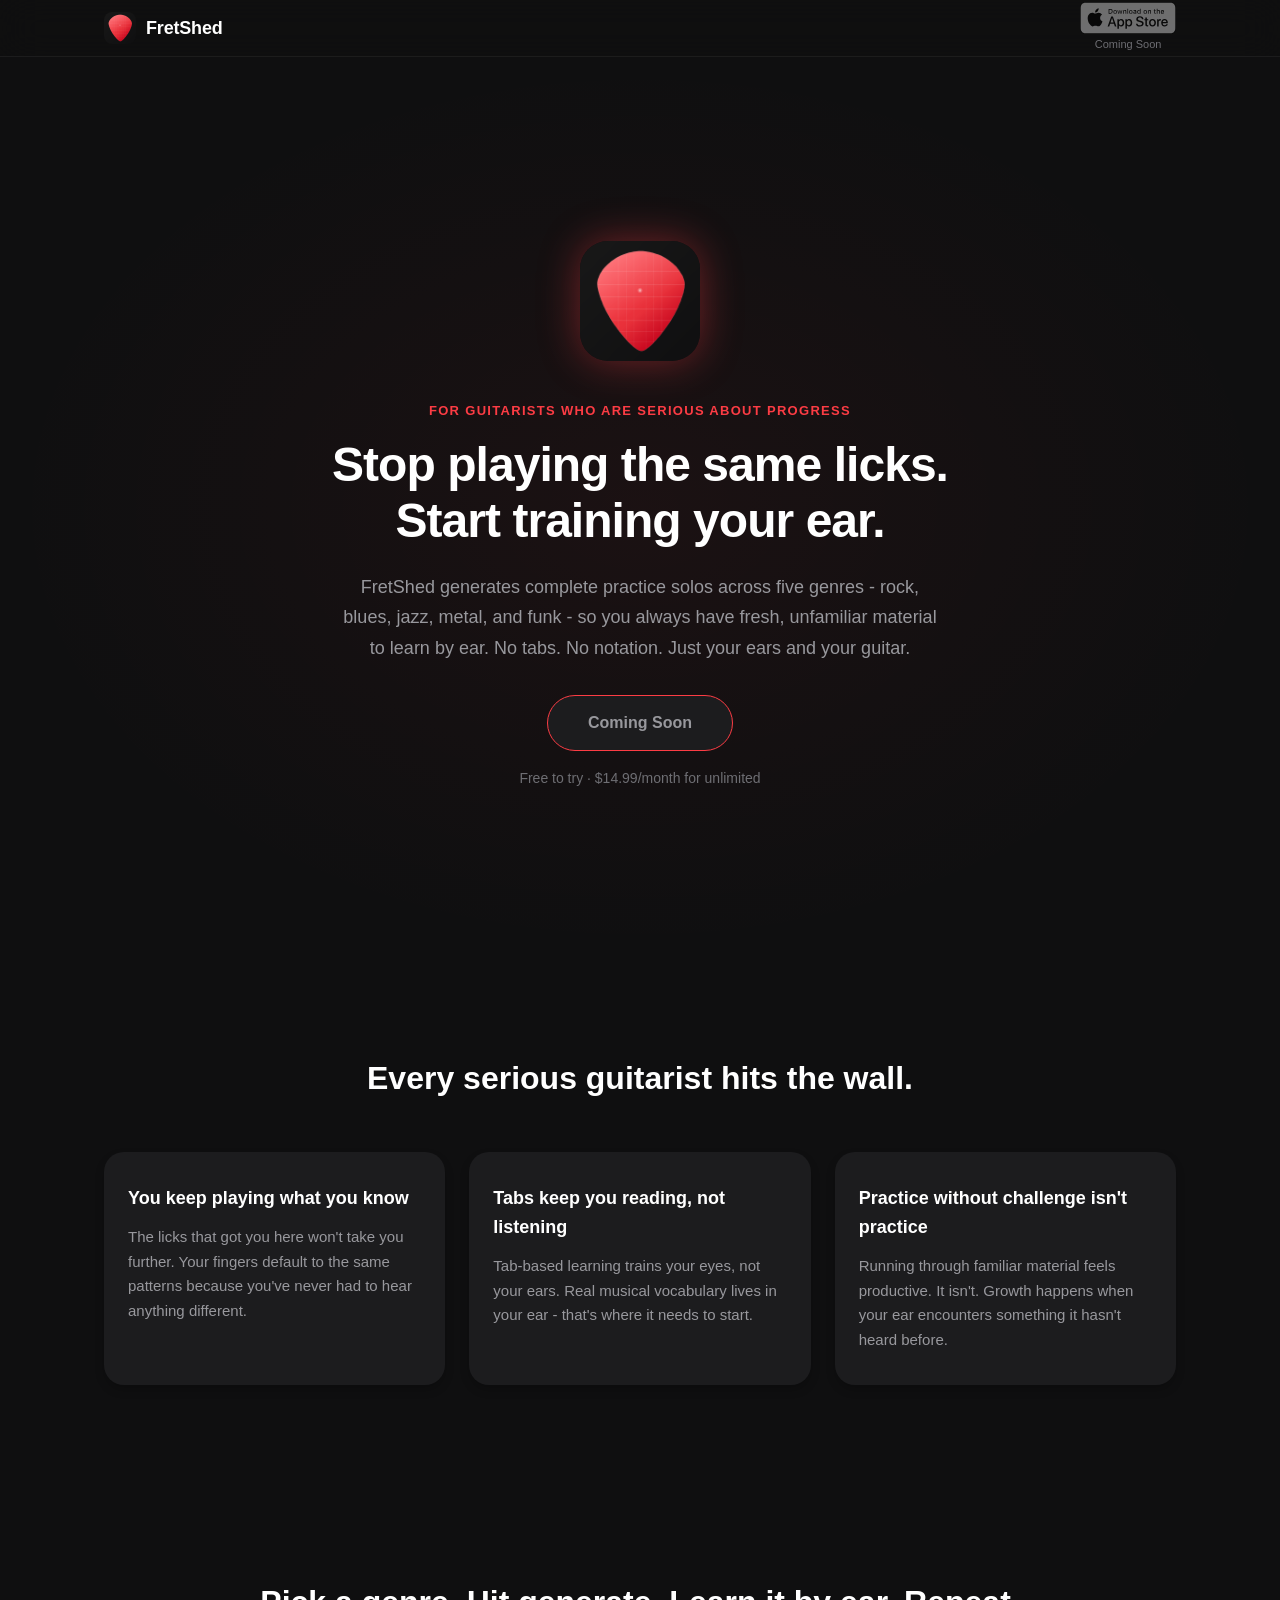
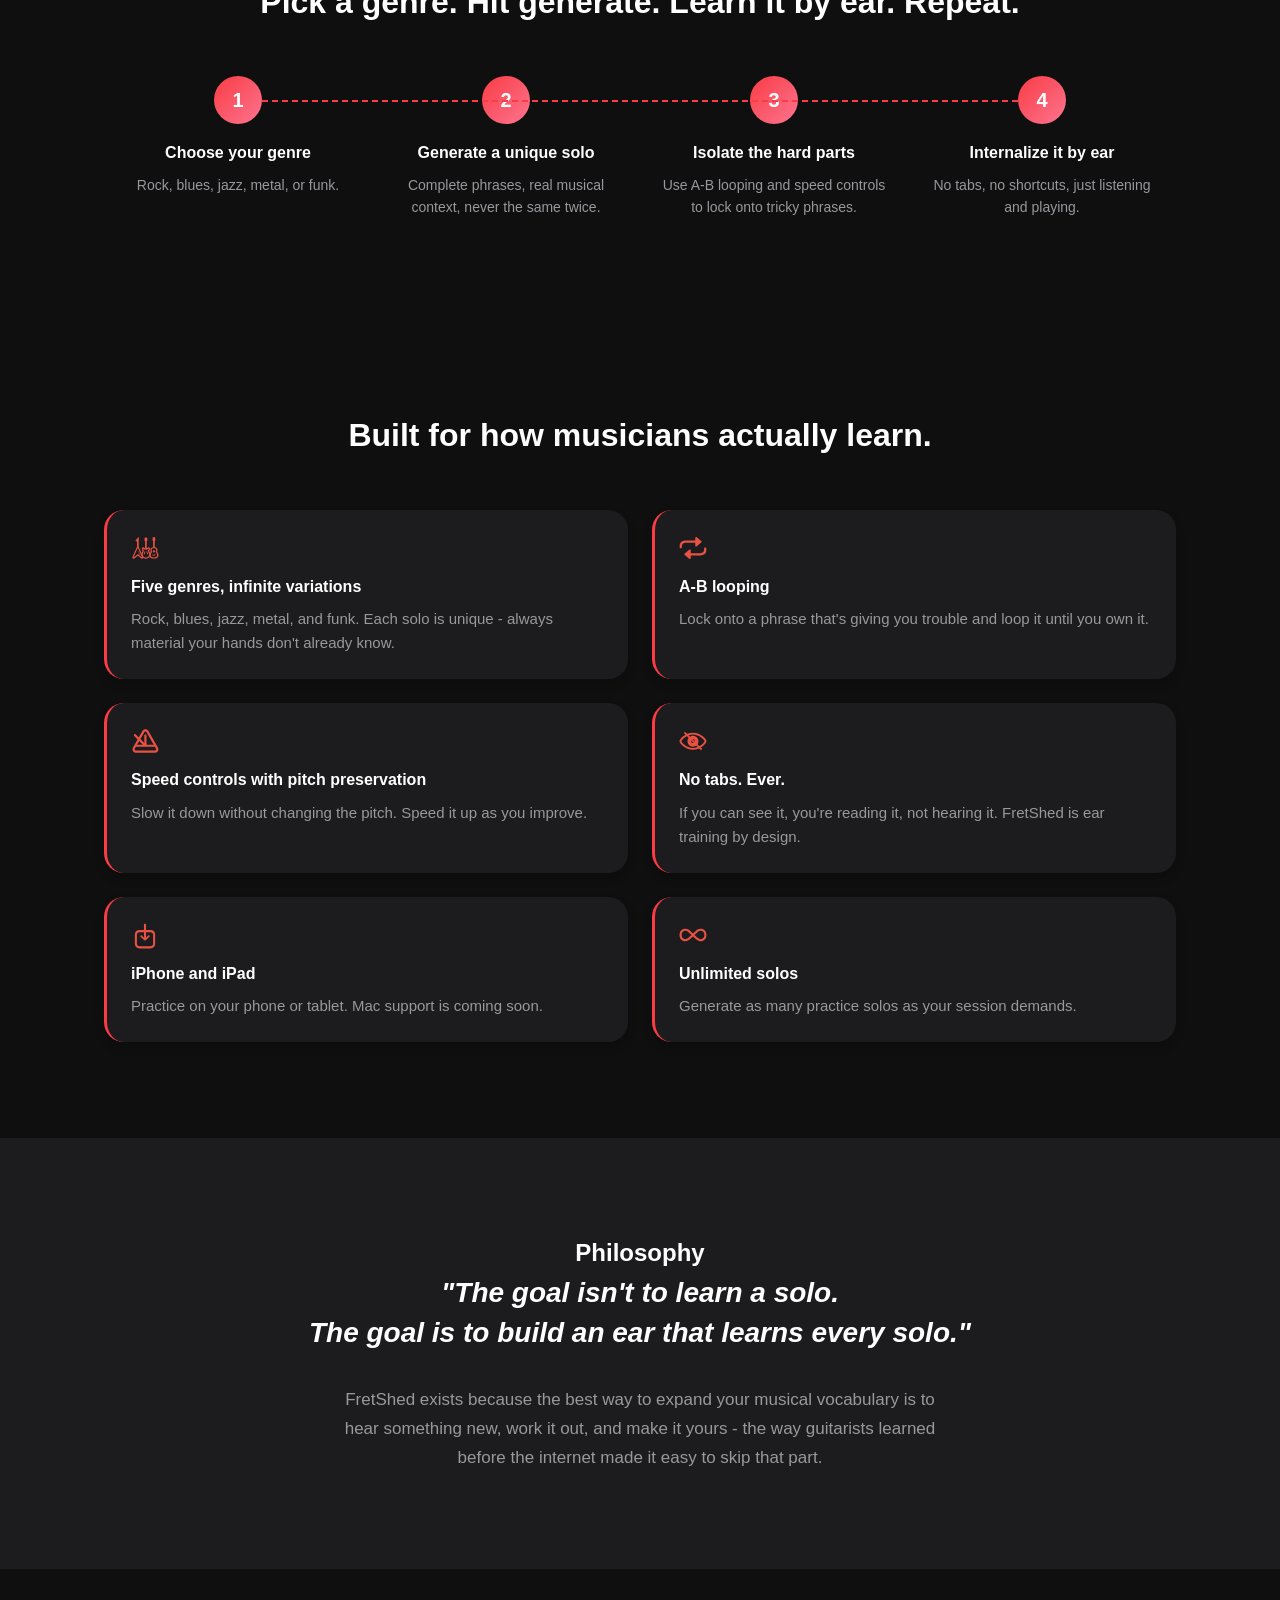
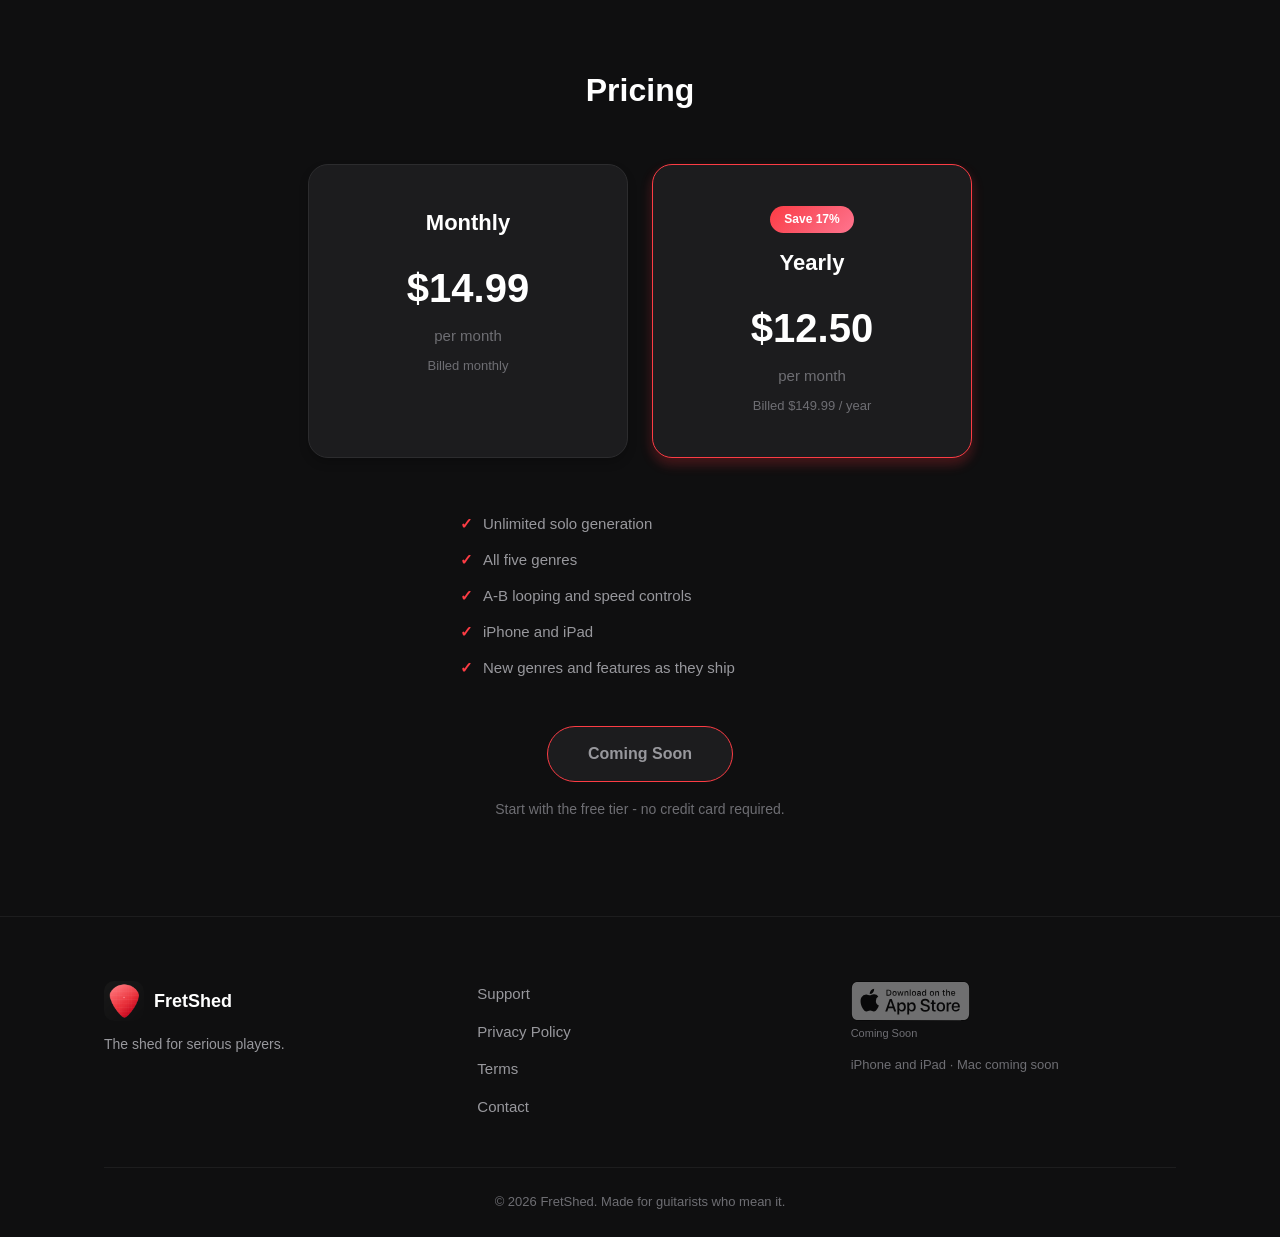
==== index.html @ 1c3ef40a "Updated landing page to say “Coming soon” and include yearly pricing" ====
<!DOCTYPE html>
<html lang="en">
<head>
  <meta charset="UTF-8">
  <meta name="viewport" content="width=device-width, initial-scale=1.0">
  <title>FretShed - Ear Training for Serious Guitarists</title>
  <meta name="description" content="FretShed generates practice solos across five genres so you always have fresh, unfamiliar material to learn by ear. No tabs. No notation. Just your ears and your guitar.">
  <link rel="icon" href="assets/icon.png" type="image/png">
  <link rel="stylesheet" href="assets/styles.css">
</head>
<body>

  <!-- Nav -->
  <nav class="site-nav" aria-label="Main navigation">
    <div class="container">
      <a href="/" class="nav-brand">
        <img src="assets/icon.png" alt="FretShed app icon" width="32" height="32">
        <span>FretShed</span>
      </a>
      <div class="nav-badge-wrap">
        <a href="https://apps.apple.com/us/app/fretshed/id6759403787" class="nav-badge coming-soon-muted" aria-label="Download FretShed on the App Store">
          <img src="assets/Download_on_App_Store/White_lockup/SVG/Download_on_the_App_Store_Badge_US-UK_RGB_wht_092917.svg" alt="" width="120" height="40">
        </a>
        <span class="coming-soon-label">Coming Soon</span>
      </div>
    </div>
  </nav>

  <main>

    <!-- Hero -->
    <section class="hero" aria-labelledby="hero-heading">
      <div class="hero-inner">
        <img src="assets/icon.png" alt="FretShed app icon" class="hero-icon" width="120" height="120">
        <p class="hero-eyebrow">For guitarists who are serious about progress</p>
        <h1 id="hero-heading">Stop playing the same licks.<br>Start training your ear.</h1>
        <p class="hero-sub">FretShed generates complete practice solos across five genres - rock, blues, jazz, metal, and funk - so you always have fresh, unfamiliar material to learn by ear. No tabs. No notation. Just your ears and your guitar.</p>
        <span class="btn-coming-soon">Coming Soon</span>
        <p class="hero-pricing-note">Free to try · $14.99/month for unlimited</p>
      </div>
    </section>

    <!-- Problem -->
    <section class="problem" aria-labelledby="problem-heading">
      <div class="container">
        <h2 id="problem-heading" class="section-heading">Every serious guitarist hits the wall.</h2>
        <div class="problem-grid">
          <div class="problem-card fade-in">
            <h3>You keep playing what you know</h3>
            <p>The licks that got you here won't take you further. Your fingers default to the same patterns because you've never had to hear anything different.</p>
          </div>
          <div class="problem-card fade-in">
            <h3>Tabs keep you reading, not listening</h3>
            <p>Tab-based learning trains your eyes, not your ears. Real musical vocabulary lives in your ear - that's where it needs to start.</p>
          </div>
          <div class="problem-card fade-in">
            <h3>Practice without challenge isn't practice</h3>
            <p>Running through familiar material feels productive. It isn't. Growth happens when your ear encounters something it hasn't heard before.</p>
          </div>
        </div>
      </div>
    </section>

    <!-- How It Works -->
    <section class="how-it-works" aria-labelledby="how-heading">
      <div class="container">
        <h2 id="how-heading" class="section-heading">Pick a genre. Hit generate. Learn it by ear. Repeat.</h2>
        <div class="steps">
          <div class="step fade-in">
            <div class="step-number" aria-hidden="true">1</div>
            <div class="step-text">
              <h3>Choose your genre</h3>
              <p>Rock, blues, jazz, metal, or funk.</p>
            </div>
          </div>
          <div class="step fade-in">
            <div class="step-number" aria-hidden="true">2</div>
            <div class="step-text">
              <h3>Generate a unique solo</h3>
              <p>Complete phrases, real musical context, never the same twice.</p>
            </div>
          </div>
          <div class="step fade-in">
            <div class="step-number" aria-hidden="true">3</div>
            <div class="step-text">
              <h3>Isolate the hard parts</h3>
              <p>Use A-B looping and speed controls to lock onto tricky phrases.</p>
            </div>
          </div>
          <div class="step fade-in">
            <div class="step-number" aria-hidden="true">4</div>
            <div class="step-text">
              <h3>Internalize it by ear</h3>
              <p>No tabs, no shortcuts, just listening and playing.</p>
            </div>
          </div>
        </div>
      </div>
    </section>

    <!-- Features -->
    <section class="features" aria-labelledby="features-heading">
      <div class="container">
        <h2 id="features-heading" class="section-heading">Built for how musicians actually learn.</h2>
        <div class="features-grid">
          <div class="feature-card fade-in">
            <img src="assets/symbols/web/guitars.svg" alt="" aria-hidden="true" class="card-icon" width="28" height="28">
            <h3>Five genres, infinite variations</h3>
            <p>Rock, blues, jazz, metal, and funk. Each solo is unique - always material your hands don't already know.</p>
          </div>
          <div class="feature-card fade-in">
            <img src="assets/symbols/web/repeat.svg" alt="" aria-hidden="true" class="card-icon" width="28" height="28">
            <h3>A-B looping</h3>
            <p>Lock onto a phrase that's giving you trouble and loop it until you own it.</p>
          </div>
          <div class="feature-card fade-in">
            <img src="assets/symbols/web/metronome.svg" alt="" aria-hidden="true" class="card-icon" width="28" height="28">
            <h3>Speed controls with pitch preservation</h3>
            <p>Slow it down without changing the pitch. Speed it up as you improve.</p>
          </div>
          <div class="feature-card fade-in">
            <img src="assets/symbols/web/eye.slash.svg" alt="" aria-hidden="true" class="card-icon" width="28" height="28">
            <h3>No tabs. Ever.</h3>
            <p>If you can see it, you're reading it, not hearing it. FretShed is ear training by design.</p>
          </div>
          <div class="feature-card fade-in">
            <img src="assets/symbols/web/square.and.arrow.down.svg" alt="" aria-hidden="true" class="card-icon" width="28" height="28">
            <h3>iPhone and iPad</h3>
            <p>Practice on your phone or tablet. Mac support is coming soon.</p>
          </div>
          <div class="feature-card fade-in">
            <img src="assets/symbols/web/infinity.svg" alt="" aria-hidden="true" class="card-icon" width="28" height="28">
            <h3>Unlimited solos</h3>
            <p>Generate as many practice solos as your session demands.</p>
          </div>
        </div>
      </div>
    </section>

    <!-- Philosophy -->
    <section class="philosophy" aria-labelledby="philosophy-heading">
      <div class="container">
        <div class="philosophy-inner">
          <h2 id="philosophy-heading" class="sr-only">Philosophy</h2>
          <blockquote>
            "The goal isn't to learn a solo.<br>
            The goal is to build an ear that learns every solo."
          </blockquote>
          <p class="body-text">FretShed exists because the best way to expand your musical vocabulary is to hear something new, work it out, and make it yours - the way guitarists learned before the internet made it easy to skip that part.</p>
        </div>
      </div>
    </section>

    <!-- Pricing -->
    <section class="pricing" aria-labelledby="pricing-heading">
      <div class="container">
        <h2 id="pricing-heading" class="section-heading">Pricing</h2>
        <div class="pricing-tiers">
          <div class="pricing-card fade-in">
            <p class="pricing-name">Monthly</p>
            <p class="pricing-amount">$14.99</p>
            <p class="pricing-period">per month</p>
            <p class="pricing-billing">Billed monthly</p>
          </div>
          <div class="pricing-card pricing-card--highlighted fade-in">
            <span class="pricing-save-badge">Save 17%</span>
            <p class="pricing-name">Yearly</p>
            <p class="pricing-amount">$12.50</p>
            <p class="pricing-period">per month</p>
            <p class="pricing-billing">Billed $149.99 / year</p>
          </div>
        </div>
        <ul class="pricing-checklist pricing-checklist--shared">
          <li>Unlimited solo generation</li>
          <li>All five genres</li>
          <li>A-B looping and speed controls</li>
          <li>iPhone and iPad</li>
          <li>New genres and features as they ship</li>
        </ul>
        <div class="pricing-cta">
          <span class="btn-coming-soon">Coming Soon</span>
          <p class="pricing-note">Start with the free tier - no credit card required.</p>
        </div>
      </div>
    </section>

  </main>

  <!-- Footer -->
  <footer class="site-footer">
    <div class="container">
      <div class="footer-grid">
        <div>
          <div class="footer-brand">
            <img src="assets/icon.png" alt="FretShed app icon" width="40" height="40">
            <span>FretShed</span>
          </div>
          <p class="footer-tagline">The shed for serious players.</p>
        </div>
        <div>
          <ul class="footer-links">
            <li><a href="support.html">Support</a></li>
            <li><a href="privacy.html">Privacy Policy</a></li>
            <li><a href="terms.html">Terms</a></li>
            <li><a href="mailto:info@decibel.games">Contact</a></li>
          </ul>
        </div>
        <div class="footer-download">
          <a href="https://apps.apple.com/us/app/fretshed/id6759403787" class="coming-soon-muted" aria-label="Download FretShed on the App Store">
            <img src="assets/Download_on_App_Store/White_lockup/SVG/Download_on_the_App_Store_Badge_US-UK_RGB_wht_092917.svg" alt="" width="120" height="40">
          </a>
          <span class="coming-soon-label">Coming Soon</span>
          <p class="platform-note">iPhone and iPad · Mac coming soon</p>
        </div>
      </div>
      <div class="footer-bottom">
        <p>&copy; 2026 FretShed. Made for guitarists who mean it.</p>
      </div>
    </div>
  </footer>

  <script src="assets/app.js"></script>
</body>
</html>
---- assets/styles.css ----
/* ============================================
   FretShed – Landing Page Styles
   ============================================ */

/* --- Custom Properties --- */
:root {
  --color-bg-primary: #0F0F10;
  --color-bg-elevated: #1C1C1E;
  --color-bg-secondary: #2C2C2E;
  --color-text-primary: #FFFFFF;
  --color-text-secondary: #98989D;
  --color-text-tertiary: #6E6E73;
  --color-accent-primary: #FC3C44;
  --color-accent-secondary: #FA586A;
  --color-accent-pressed: #D60017;
  --color-accent-light: #FF758F;
  --gradient-primary: linear-gradient(135deg, #FC3C44 0%, #FA586A 50%, #FF758F 100%);
  --radius-sm: 8px;
  --radius-card: 20px;
  --radius-pill: 999px;
  --shadow-card: 0 5px 10px rgba(0, 0, 0, 0.2);
  --shadow-accent: 0 6px 12px rgba(252, 60, 68, 0.3);
  --font-stack: -apple-system, BlinkMacSystemFont, "SF Pro Display", "SF Pro Text", sans-serif;
}

/* --- Reset & Base --- */
*,
*::before,
*::after {
  margin: 0;
  padding: 0;
  box-sizing: border-box;
}

html {
  scroll-behavior: smooth;
}

body {
  font-family: var(--font-stack);
  font-weight: 400;
  background: var(--color-bg-primary);
  color: var(--color-text-primary);
  line-height: 1.6;
  -webkit-font-smoothing: antialiased;
  -moz-osx-font-smoothing: grayscale;
}

img {
  display: block;
  max-width: 100%;
}

a {
  color: inherit;
  text-decoration: none;
}

/* --- Focus Styles --- */
a:focus-visible,
button:focus-visible {
  outline: 2px solid var(--color-accent-primary);
  outline-offset: 2px;
}

/* --- Utility --- */
.container {
  width: 100%;
  max-width: 1120px;
  margin: 0 auto;
  padding: 0 24px;
}

.section-heading {
  font-size: 2rem;
  font-weight: 700;
  text-align: center;
  margin-bottom: 48px;
}

/* --- Nav --- */
.site-nav {
  position: sticky;
  top: 0;
  z-index: 100;
  backdrop-filter: blur(20px);
  -webkit-backdrop-filter: blur(20px);
  background: rgba(15, 15, 16, 0.8);
  border-bottom: 1px solid rgba(255, 255, 255, 0.06);
}

.site-nav .container {
  display: flex;
  align-items: center;
  justify-content: space-between;
  height: 56px;
}

.nav-brand {
  display: flex;
  align-items: center;
  gap: 10px;
}

.nav-brand img {
  width: 32px;
  height: 32px;
  border-radius: 8px;
}

.nav-brand span {
  font-size: 1.125rem;
  font-weight: 700;
  letter-spacing: -0.01em;
}

.nav-badge img {
  height: 32px;
  width: auto;
}

.nav-badge-wrap {
  display: flex;
  flex-direction: column;
  align-items: center;
  gap: 2px;
}

/* --- Coming Soon Shared --- */
.coming-soon-muted {
  opacity: 0.4;
  pointer-events: none;
}

.coming-soon-label {
  font-size: 11px;
  color: var(--color-text-tertiary);
  text-align: center;
  display: block;
}

.btn-coming-soon {
  display: inline-block;
  padding: 14px 40px;
  background: var(--color-bg-elevated);
  border: 1px solid var(--color-accent-primary);
  color: var(--color-text-secondary);
  font-size: 1rem;
  font-weight: 600;
  border-radius: var(--radius-pill);
  cursor: default;
}

/* --- Hero --- */
.hero {
  min-height: 100vh;
  display: flex;
  align-items: center;
  justify-content: center;
  text-align: center;
  padding: 96px 24px 80px;
  background: radial-gradient(ellipse at center, rgba(252, 60, 68, 0.05) 0%, transparent 70%);
}

.hero-inner {
  max-width: 700px;
}

.hero-icon {
  width: 120px;
  height: 120px;
  border-radius: 28px;
  box-shadow: 0 0 40px rgba(252, 60, 68, 0.4);
  margin: 0 auto 40px;
}

.hero-eyebrow {
  font-size: 0.8125rem;
  font-weight: 600;
  text-transform: uppercase;
  letter-spacing: 0.1em;
  color: var(--color-accent-primary);
  margin-bottom: 16px;
}

.hero h1 {
  font-size: 3rem;
  font-weight: 700;
  line-height: 1.15;
  letter-spacing: -0.02em;
  margin-bottom: 24px;
}

.hero-sub {
  max-width: 600px;
  margin: 0 auto 32px;
  font-size: 1.125rem;
  line-height: 1.7;
  color: var(--color-text-secondary);
}

.hero-pricing-note {
  margin-top: 16px;
  font-size: 0.875rem;
  color: var(--color-text-tertiary);
}

/* --- Problem --- */
.problem {
  padding: 96px 0;
}

.problem-grid {
  display: grid;
  grid-template-columns: repeat(3, 1fr);
  gap: 24px;
}

.problem-card {
  background: var(--color-bg-elevated);
  border-radius: var(--radius-card);
  padding: 32px 24px;
  box-shadow: var(--shadow-card);
}

.problem-card h3 {
  font-size: 1.125rem;
  font-weight: 600;
  margin-bottom: 12px;
}

.problem-card p {
  font-size: 0.9375rem;
  color: var(--color-text-secondary);
  line-height: 1.65;
}

/* --- How It Works --- */
.how-it-works {
  padding: 96px 0;
}

.steps {
  display: flex;
  align-items: flex-start;
  gap: 0;
  position: relative;
  margin-top: 8px;
}

.step {
  flex: 1;
  text-align: center;
  padding: 0 16px;
  position: relative;
}

.step-number {
  width: 48px;
  height: 48px;
  border-radius: 50%;
  background: var(--gradient-primary);
  color: #fff;
  font-size: 1.25rem;
  font-weight: 700;
  display: inline-flex;
  align-items: center;
  justify-content: center;
  margin-bottom: 16px;
  position: relative;
  z-index: 2;
}

.step h3 {
  font-size: 1rem;
  font-weight: 600;
  margin-bottom: 8px;
}

.step p {
  font-size: 0.875rem;
  color: var(--color-text-secondary);
  line-height: 1.6;
}

/* Dashed connector line */
.steps::before {
  content: "";
  position: absolute;
  top: 24px;
  left: calc(12.5% + 24px);
  right: calc(12.5% + 24px);
  height: 2px;
  border-top: 2px dashed var(--color-accent-primary);
  z-index: 1;
}

/* --- Features --- */
.features {
  padding: 96px 0;
}

.features-grid {
  display: grid;
  grid-template-columns: repeat(2, 1fr);
  gap: 24px;
}

.feature-card {
  background: var(--color-bg-elevated);
  border-radius: var(--radius-card);
  padding: 24px;
  border-left: 3px solid var(--color-accent-primary);
  box-shadow: var(--shadow-card);
}

.feature-card .card-icon {
  width: 28px;
  height: 28px;
  margin-bottom: 12px;
  filter: invert(35%) sepia(85%) saturate(600%) hue-rotate(320deg) brightness(105%);
}

.feature-card h3 {
  font-size: 1rem;
  font-weight: 600;
  margin-bottom: 8px;
}

.feature-card p {
  font-size: 0.9375rem;
  color: var(--color-text-secondary);
  line-height: 1.6;
}

/* --- Philosophy --- */
.philosophy {
  padding: 96px 0;
  background: var(--color-bg-elevated);
  text-align: center;
}

.philosophy-inner {
  max-width: 700px;
  margin: 0 auto;
}

.philosophy blockquote {
  font-size: 1.75rem;
  font-weight: 600;
  font-style: italic;
  line-height: 1.45;
  margin-bottom: 32px;
  color: var(--color-text-primary);
}

.philosophy .body-text {
  font-size: 1.0625rem;
  color: var(--color-text-secondary);
  line-height: 1.7;
  max-width: 620px;
  margin: 0 auto;
}

/* --- Pricing --- */
.pricing {
  padding: 96px 0;
}

.pricing-tiers {
  display: flex;
  justify-content: center;
  gap: 24px;
  margin-bottom: 48px;
}

.pricing-card {
  flex: 1;
  max-width: 320px;
  background: var(--color-bg-elevated);
  border: 1px solid var(--color-bg-secondary);
  border-radius: var(--radius-card);
  padding: 40px 32px;
  text-align: center;
  box-shadow: var(--shadow-card);
  position: relative;
}

.pricing-card--highlighted {
  border-color: var(--color-accent-primary);
  box-shadow: var(--shadow-card), var(--shadow-accent);
}

.pricing-save-badge {
  display: inline-block;
  padding: 4px 14px;
  background: var(--gradient-primary);
  color: var(--color-text-primary);
  font-size: 0.75rem;
  font-weight: 700;
  border-radius: var(--radius-pill);
  margin-bottom: 12px;
}

.pricing-card .pricing-name {
  font-size: 1.375rem;
  font-weight: 700;
  margin-bottom: 16px;
}

.pricing-card .pricing-amount {
  font-size: 2.5rem;
  font-weight: 700;
  margin-bottom: 4px;
}

.pricing-card .pricing-period {
  font-size: 0.9375rem;
  color: var(--color-text-tertiary);
  margin-bottom: 8px;
}

.pricing-card .pricing-billing {
  font-size: 0.8125rem;
  color: var(--color-text-tertiary);
}

.pricing-checklist {
  list-style: none;
  text-align: left;
  margin-bottom: 32px;
}

.pricing-checklist--shared {
  max-width: 360px;
  margin: 0 auto 40px;
}

.pricing-checklist li {
  padding: 6px 0;
  font-size: 0.9375rem;
  color: var(--color-text-secondary);
  display: flex;
  align-items: center;
  gap: 10px;
}

.pricing-checklist li::before {
  content: "\2713";
  color: var(--color-accent-primary);
  font-weight: 700;
  flex-shrink: 0;
}

.pricing-cta {
  text-align: center;
}

.pricing-note {
  margin-top: 16px;
  font-size: 0.875rem;
  color: var(--color-text-tertiary);
}

/* --- Footer --- */
.site-footer {
  padding: 64px 0 0;
  border-top: 1px solid rgba(255, 255, 255, 0.06);
}

.footer-grid {
  display: grid;
  grid-template-columns: 1fr 1fr 1fr;
  gap: 48px;
  padding-bottom: 48px;
}

.footer-brand {
  display: flex;
  align-items: center;
  gap: 10px;
  margin-bottom: 12px;
}

.footer-brand img {
  width: 40px;
  height: 40px;
  border-radius: 10px;
}

.footer-brand span {
  font-size: 1.125rem;
  font-weight: 700;
}

.footer-tagline {
  font-size: 0.875rem;
  color: var(--color-text-secondary);
}

.footer-links {
  list-style: none;
  display: flex;
  flex-direction: column;
  gap: 12px;
}

.footer-links a {
  font-size: 0.9375rem;
  color: var(--color-text-secondary);
  transition: color 0.15s;
}

.footer-links a:hover {
  color: var(--color-text-primary);
}

.footer-download {
  display: flex;
  flex-direction: column;
  align-items: flex-start;
  gap: 4px;
}

.footer-download img {
  height: 40px;
  width: auto;
}

.footer-download .coming-soon-label {
  margin-bottom: 8px;
}

.footer-download .platform-note {
  font-size: 0.8125rem;
  color: var(--color-text-tertiary);
}

.footer-bottom {
  border-top: 1px solid rgba(255, 255, 255, 0.06);
  padding: 24px 0;
  text-align: center;
  font-size: 0.8125rem;
  color: var(--color-text-tertiary);
}

/* --- Animations --- */
@media (prefers-reduced-motion: no-preference) {
  .fade-in {
    opacity: 0;
    transform: translateY(20px);
    transition: opacity 0.6s ease, transform 0.6s ease;
  }

  .fade-in.visible {
    opacity: 1;
    transform: translateY(0);
  }
}

@media (prefers-reduced-motion: reduce) {
  .fade-in {
    opacity: 1;
    transform: none;
  }
}

/* --- Responsive --- */
@media (max-width: 768px) {
  .section-heading {
    font-size: 1.5rem;
    margin-bottom: 32px;
  }

  /* Nav */
  .nav-badge img {
    height: 28px;
  }

  /* Hero */
  .hero {
    min-height: auto;
    padding: 80px 24px 64px;
  }

  .hero-icon {
    width: 80px;
    height: 80px;
    border-radius: 20px;
    margin-bottom: 32px;
  }

  .hero h1 {
    font-size: 2rem;
  }

  .hero-sub {
    font-size: 1rem;
  }

  /* Problem */
  .problem {
    padding: 64px 0;
  }

  .problem-grid {
    grid-template-columns: 1fr;
  }

  /* How It Works */
  .how-it-works {
    padding: 64px 0;
  }

  .steps {
    flex-direction: column;
    gap: 32px;
  }

  .steps::before {
    display: none;
  }

  .step {
    text-align: left;
    display: flex;
    gap: 16px;
    padding: 0;
  }

  .step-number {
    flex-shrink: 0;
    margin-bottom: 0;
  }

  .step-text {
    text-align: left;
  }

  /* Features */
  .features {
    padding: 64px 0;
  }

  .features-grid {
    grid-template-columns: 1fr;
  }

  /* Philosophy */
  .philosophy {
    padding: 64px 0;
  }

  .philosophy blockquote {
    font-size: 1.375rem;
  }

  /* Pricing */
  .pricing {
    padding: 64px 0;
  }

  .pricing-tiers {
    flex-direction: column;
    align-items: center;
  }

  .pricing-card {
    max-width: 100%;
    width: 100%;
    padding: 32px 24px;
  }

  /* Footer */
  .footer-grid {
    grid-template-columns: 1fr;
    gap: 32px;
  }
}
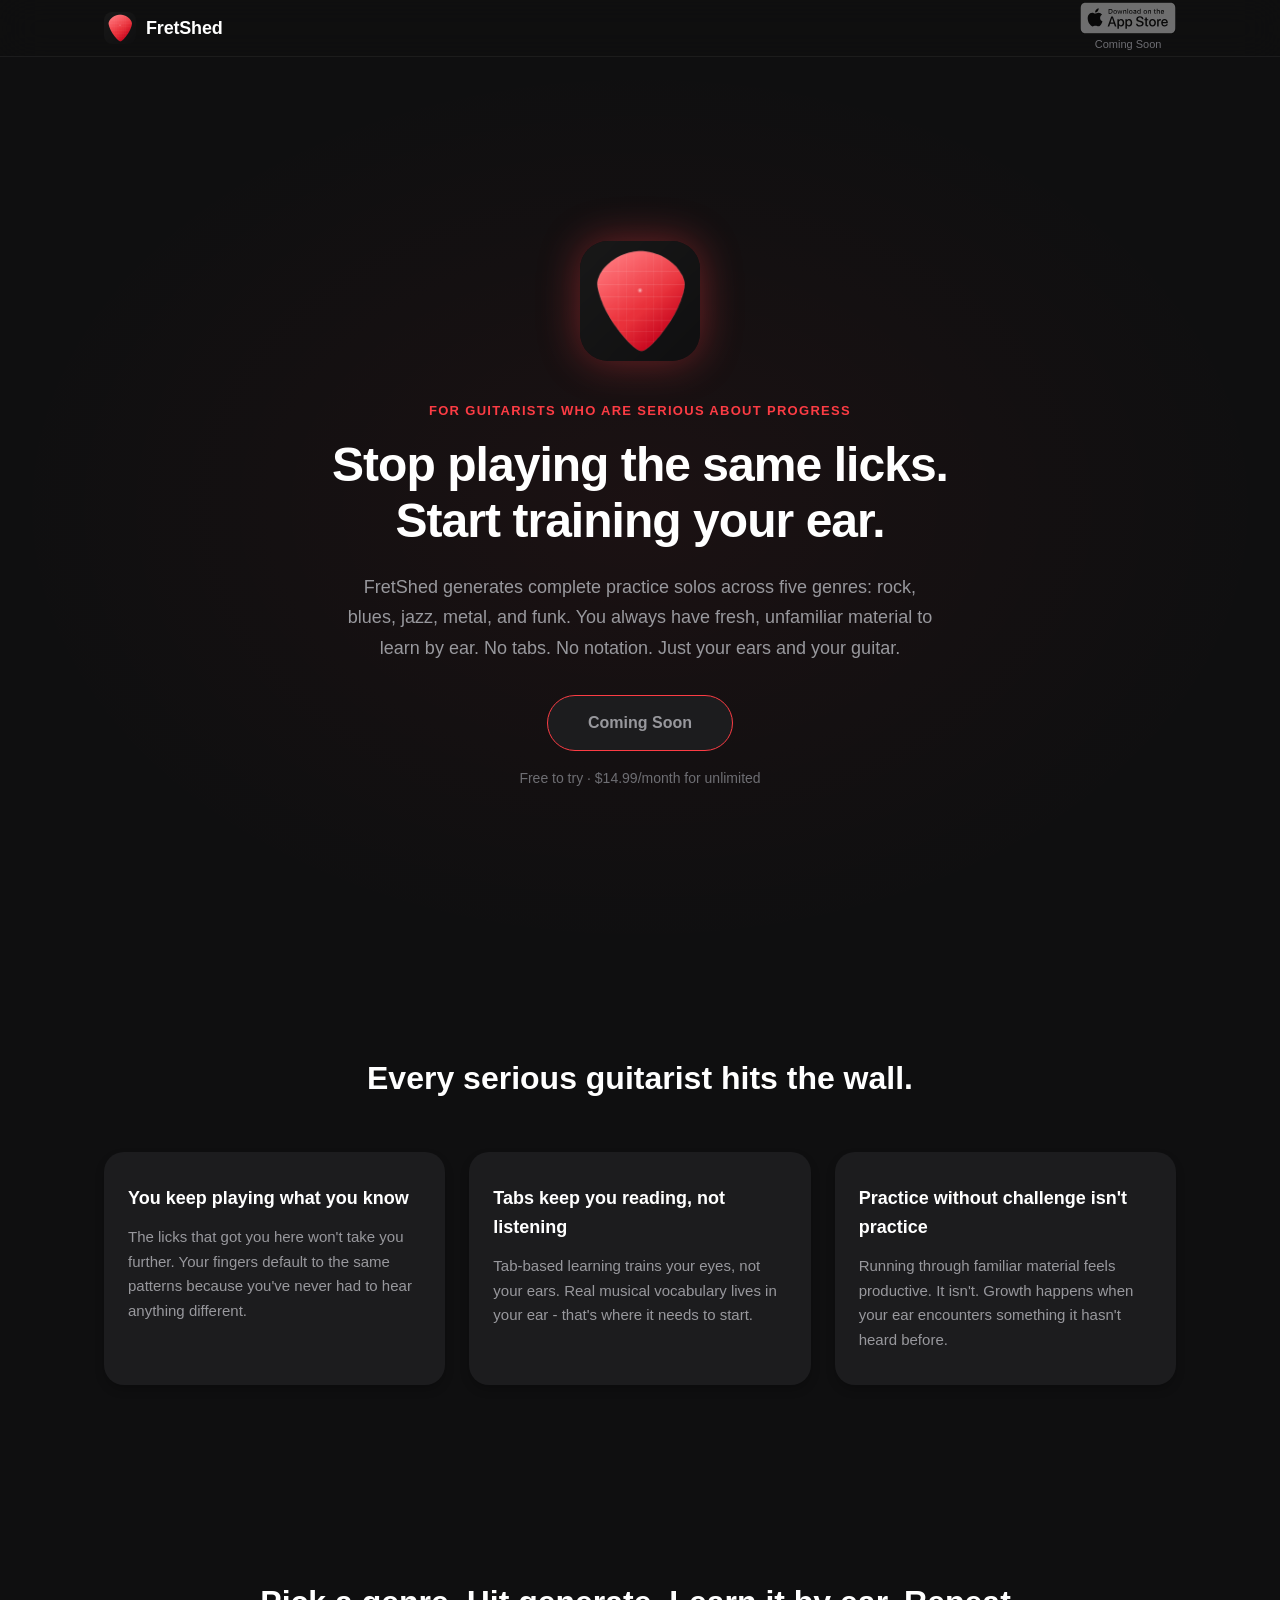
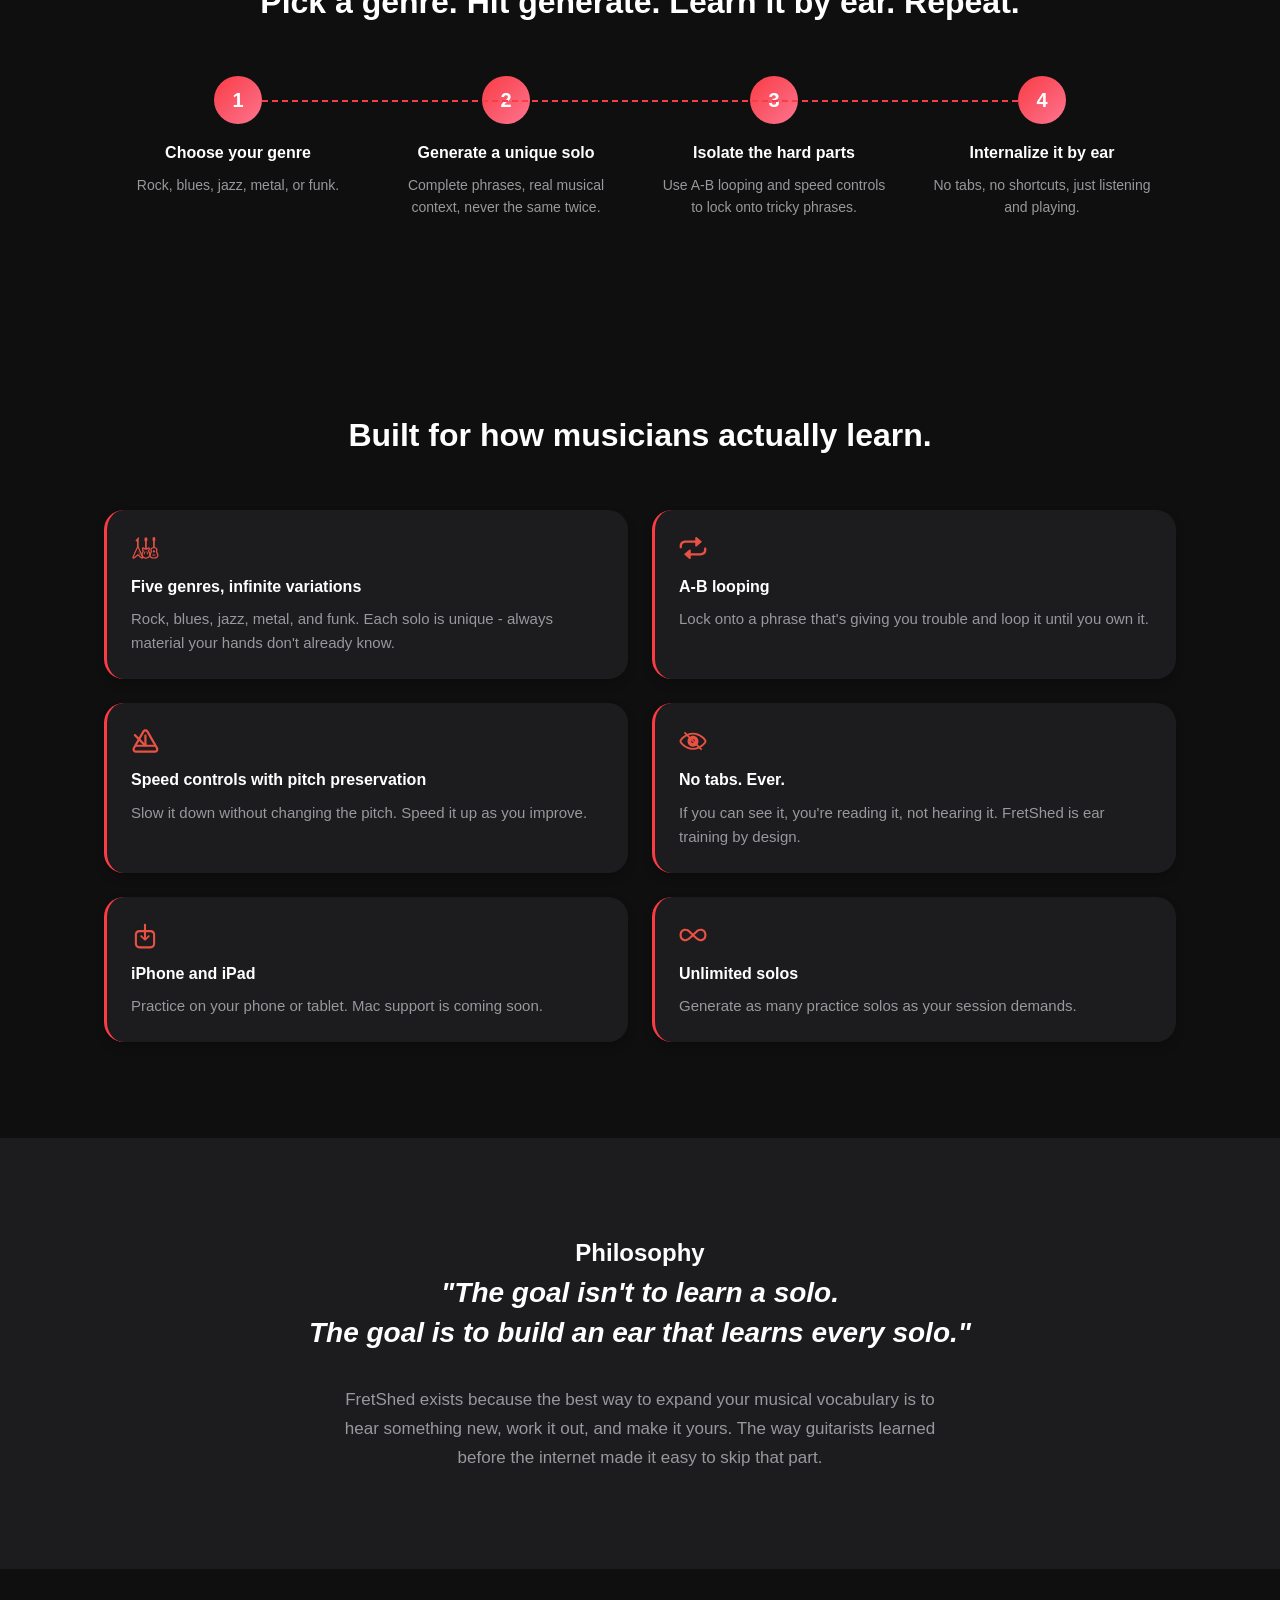
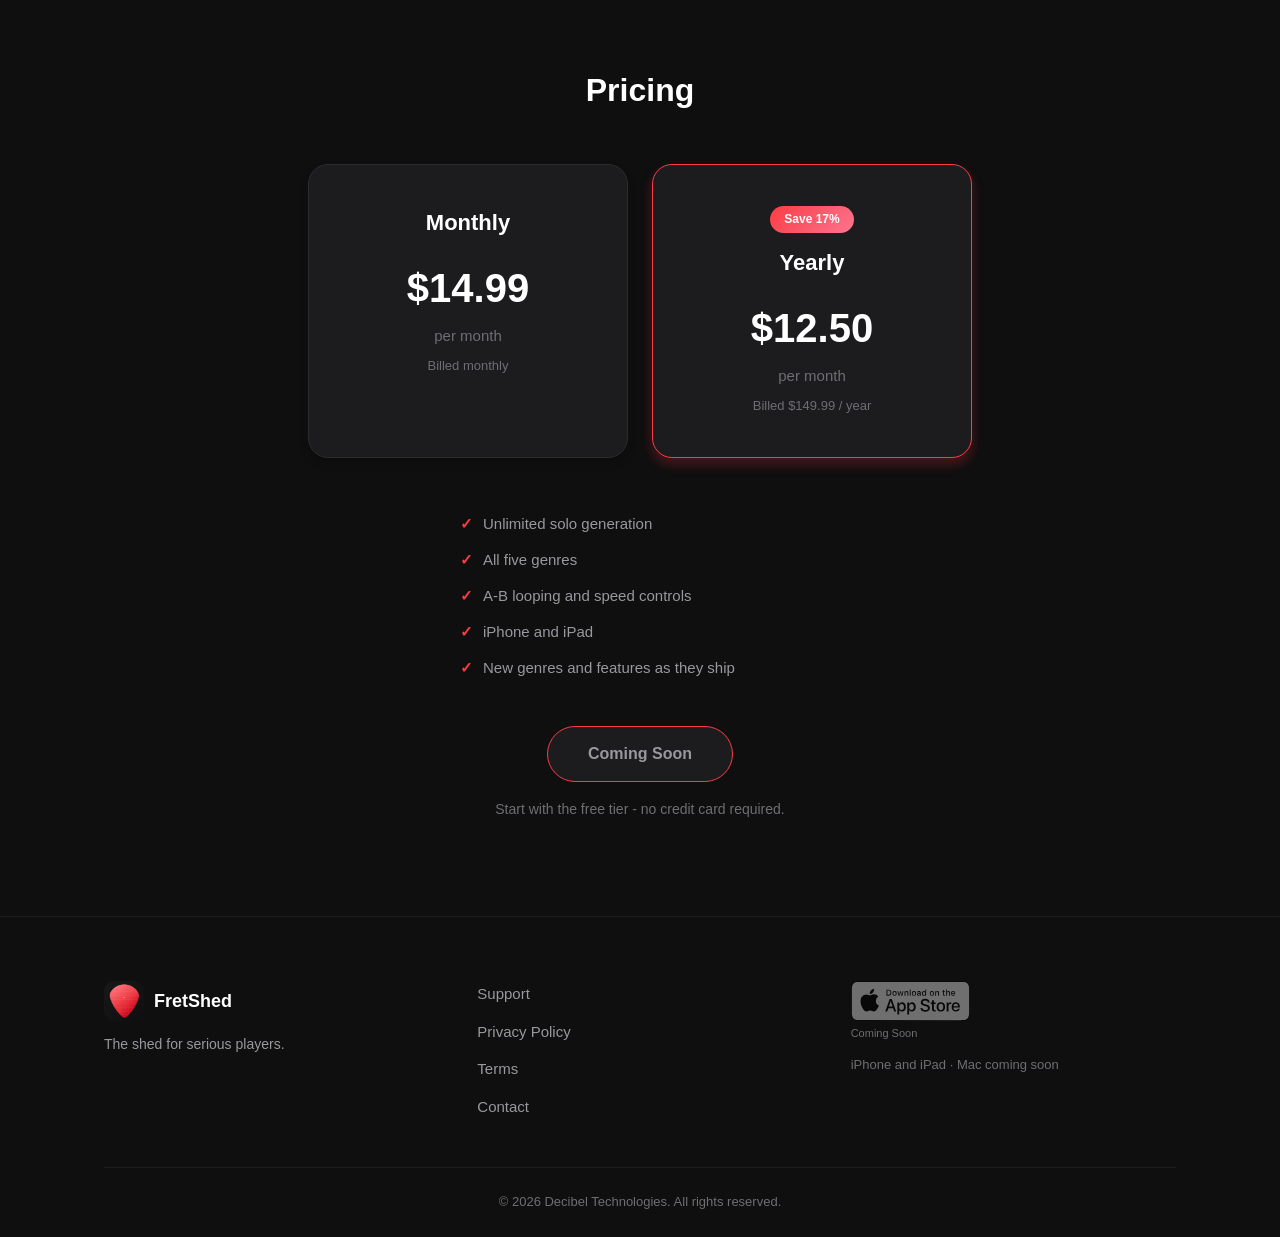
==== commit ab9b1acb: "Merge branch 'main' of github.com:dcbltech/fretshed-legal" ====
--- a/index.html
+++ b/index.html
@@ -4,7 +4,66 @@
   <meta charset="UTF-8">
   <meta name="viewport" content="width=device-width, initial-scale=1.0">
   <title>FretShed - Ear Training for Serious Guitarists</title>
-  <meta name="description" content="FretShed generates practice solos across five genres so you always have fresh, unfamiliar material to learn by ear. No tabs. No notation. Just your ears and your guitar.">
+  <meta name="description" content="FretShed generates practice solos across five genres: rock, blues, jazz, metal, and funk. Fresh, unfamiliar material to learn by ear. No tabs. No notation. Just your ears and your guitar.">
+  <link rel="canonical" href="https://fretshed.dcbl.app/">
+
+  <!-- Open Graph -->
+  <meta property="og:type" content="website">
+  <meta property="og:site_name" content="FretShed">
+  <meta property="og:url" content="https://fretshed.dcbl.app/">
+  <meta property="og:title" content="FretShed - Ear Training for Serious Guitarists">
+  <meta property="og:description" content="FretShed generates practice solos across five genres: rock, blues, jazz, metal, and funk. Fresh, unfamiliar material to learn by ear. No tabs. No notation. Just your ears and your guitar.">
+  <meta property="og:image" content="https://fretshed.dcbl.app/assets/icon.png">
+
+  <!-- Twitter Card -->
+  <meta name="twitter:card" content="summary">
+  <meta name="twitter:title" content="FretShed - Ear Training for Serious Guitarists">
+  <meta name="twitter:description" content="FretShed generates practice solos across five genres: rock, blues, jazz, metal, and funk. Fresh, unfamiliar material to learn by ear. No tabs. No notation. Just your ears and your guitar.">
+  <meta name="twitter:image" content="https://fretshed.dcbl.app/assets/icon.png">
+
+  <!-- Structured Data -->
+  <script type="application/ld+json">
+  {
+    "@context": "https://schema.org",
+    "@type": "SoftwareApplication",
+    "name": "FretShed",
+    "applicationCategory": "MusicApplication",
+    "operatingSystem": "iOS",
+    "description": "FretShed generates practice solos across five genres: rock, blues, jazz, metal, and funk. Fresh, unfamiliar material to learn by ear. No tabs. No notation. Just your ears and your guitar.",
+    "url": "https://fretshed.dcbl.app/",
+    "downloadUrl": "https://apps.apple.com/us/app/fretshed/id6759403787",
+    "screenshot": "https://fretshed.dcbl.app/assets/icon.png",
+    "offers": [
+      {
+        "@type": "Offer",
+        "name": "FretShed Pro Monthly",
+        "price": "14.99",
+        "priceCurrency": "USD",
+        "description": "Unlimited solo generation, all five genres, A-B looping and speed controls"
+      },
+      {
+        "@type": "Offer",
+        "name": "FretShed Pro Yearly",
+        "price": "149.99",
+        "priceCurrency": "USD",
+        "description": "Unlimited solo generation, all five genres, A-B looping and speed controls, billed annually"
+      }
+    ],
+    "author": {
+      "@type": "Organization",
+      "name": "Decibel Technologies",
+      "email": "info@decibel.games"
+    },
+    "featureList": [
+      "Fresh guitar solos in five genres",
+      "A-B looping for focused practice",
+      "Speed controls with pitch preservation",
+      "No tabs. Ear training by design",
+      "iPhone and iPad support"
+    ]
+  }
+  </script>
+
   <link rel="icon" href="assets/icon.png" type="image/png">
   <link rel="stylesheet" href="assets/styles.css">
 </head>
@@ -18,7 +77,7 @@
         <span>FretShed</span>
       </a>
       <div class="nav-badge-wrap">
-        <a href="https://apps.apple.com/us/app/fretshed/id6759403787" class="nav-badge coming-soon-muted" aria-label="Download FretShed on the App Store">
+        <a href="https://apps.apple.com/us/app/fretshed/id6759403787" class="nav-badge coming-soon-muted" aria-label="Download FretShed on the App Store" rel="noopener noreferrer" target="_blank">
           <img src="assets/Download_on_App_Store/White_lockup/SVG/Download_on_the_App_Store_Badge_US-UK_RGB_wht_092917.svg" alt="" width="120" height="40">
         </a>
         <span class="coming-soon-label">Coming Soon</span>
@@ -34,7 +93,7 @@
         <img src="assets/icon.png" alt="FretShed app icon" class="hero-icon" width="120" height="120">
         <p class="hero-eyebrow">For guitarists who are serious about progress</p>
         <h1 id="hero-heading">Stop playing the same licks.<br>Start training your ear.</h1>
-        <p class="hero-sub">FretShed generates complete practice solos across five genres - rock, blues, jazz, metal, and funk - so you always have fresh, unfamiliar material to learn by ear. No tabs. No notation. Just your ears and your guitar.</p>
+        <p class="hero-sub">FretShed generates complete practice solos across five genres: rock, blues, jazz, metal, and funk. You always have fresh, unfamiliar material to learn by ear. No tabs. No notation. Just your ears and your guitar.</p>
         <span class="btn-coming-soon">Coming Soon</span>
         <p class="hero-pricing-note">Free to try · $14.99/month for unlimited</p>
       </div>
@@ -146,7 +205,7 @@
             "The goal isn't to learn a solo.<br>
             The goal is to build an ear that learns every solo."
           </blockquote>
-          <p class="body-text">FretShed exists because the best way to expand your musical vocabulary is to hear something new, work it out, and make it yours - the way guitarists learned before the internet made it easy to skip that part.</p>
+          <p class="body-text">FretShed exists because the best way to expand your musical vocabulary is to hear something new, work it out, and make it yours. The way guitarists learned before the internet made it easy to skip that part.</p>
         </div>
       </div>
     </section>
@@ -206,7 +265,7 @@
           </ul>
         </div>
         <div class="footer-download">
-          <a href="https://apps.apple.com/us/app/fretshed/id6759403787" class="coming-soon-muted" aria-label="Download FretShed on the App Store">
+          <a href="https://apps.apple.com/us/app/fretshed/id6759403787" class="coming-soon-muted" aria-label="Download FretShed on the App Store" rel="noopener noreferrer" target="_blank">
             <img src="assets/Download_on_App_Store/White_lockup/SVG/Download_on_the_App_Store_Badge_US-UK_RGB_wht_092917.svg" alt="" width="120" height="40">
           </a>
           <span class="coming-soon-label">Coming Soon</span>
@@ -214,7 +273,7 @@
         </div>
       </div>
       <div class="footer-bottom">
-        <p>&copy; 2026 FretShed. Made for guitarists who mean it.</p>
+        <p>&copy; 2026 Decibel Technologies. All rights reserved.</p>
       </div>
     </div>
   </footer>
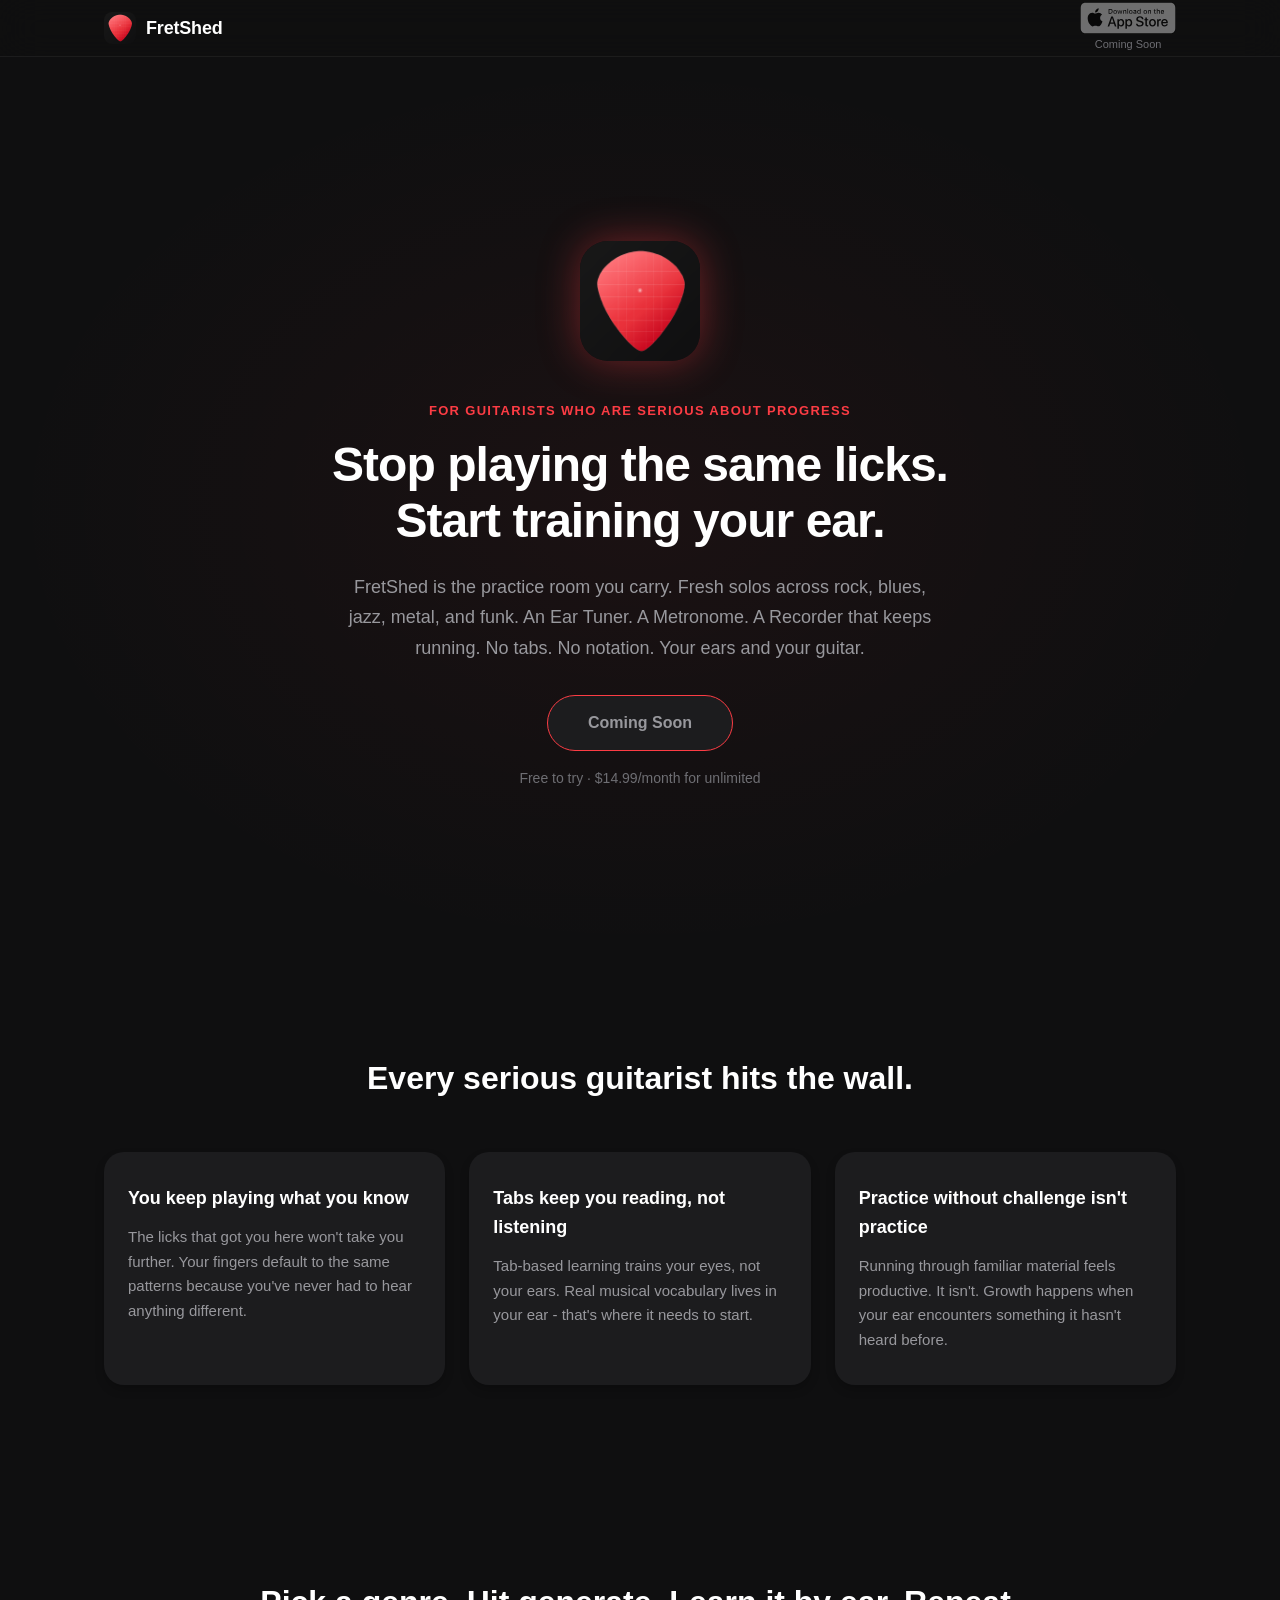
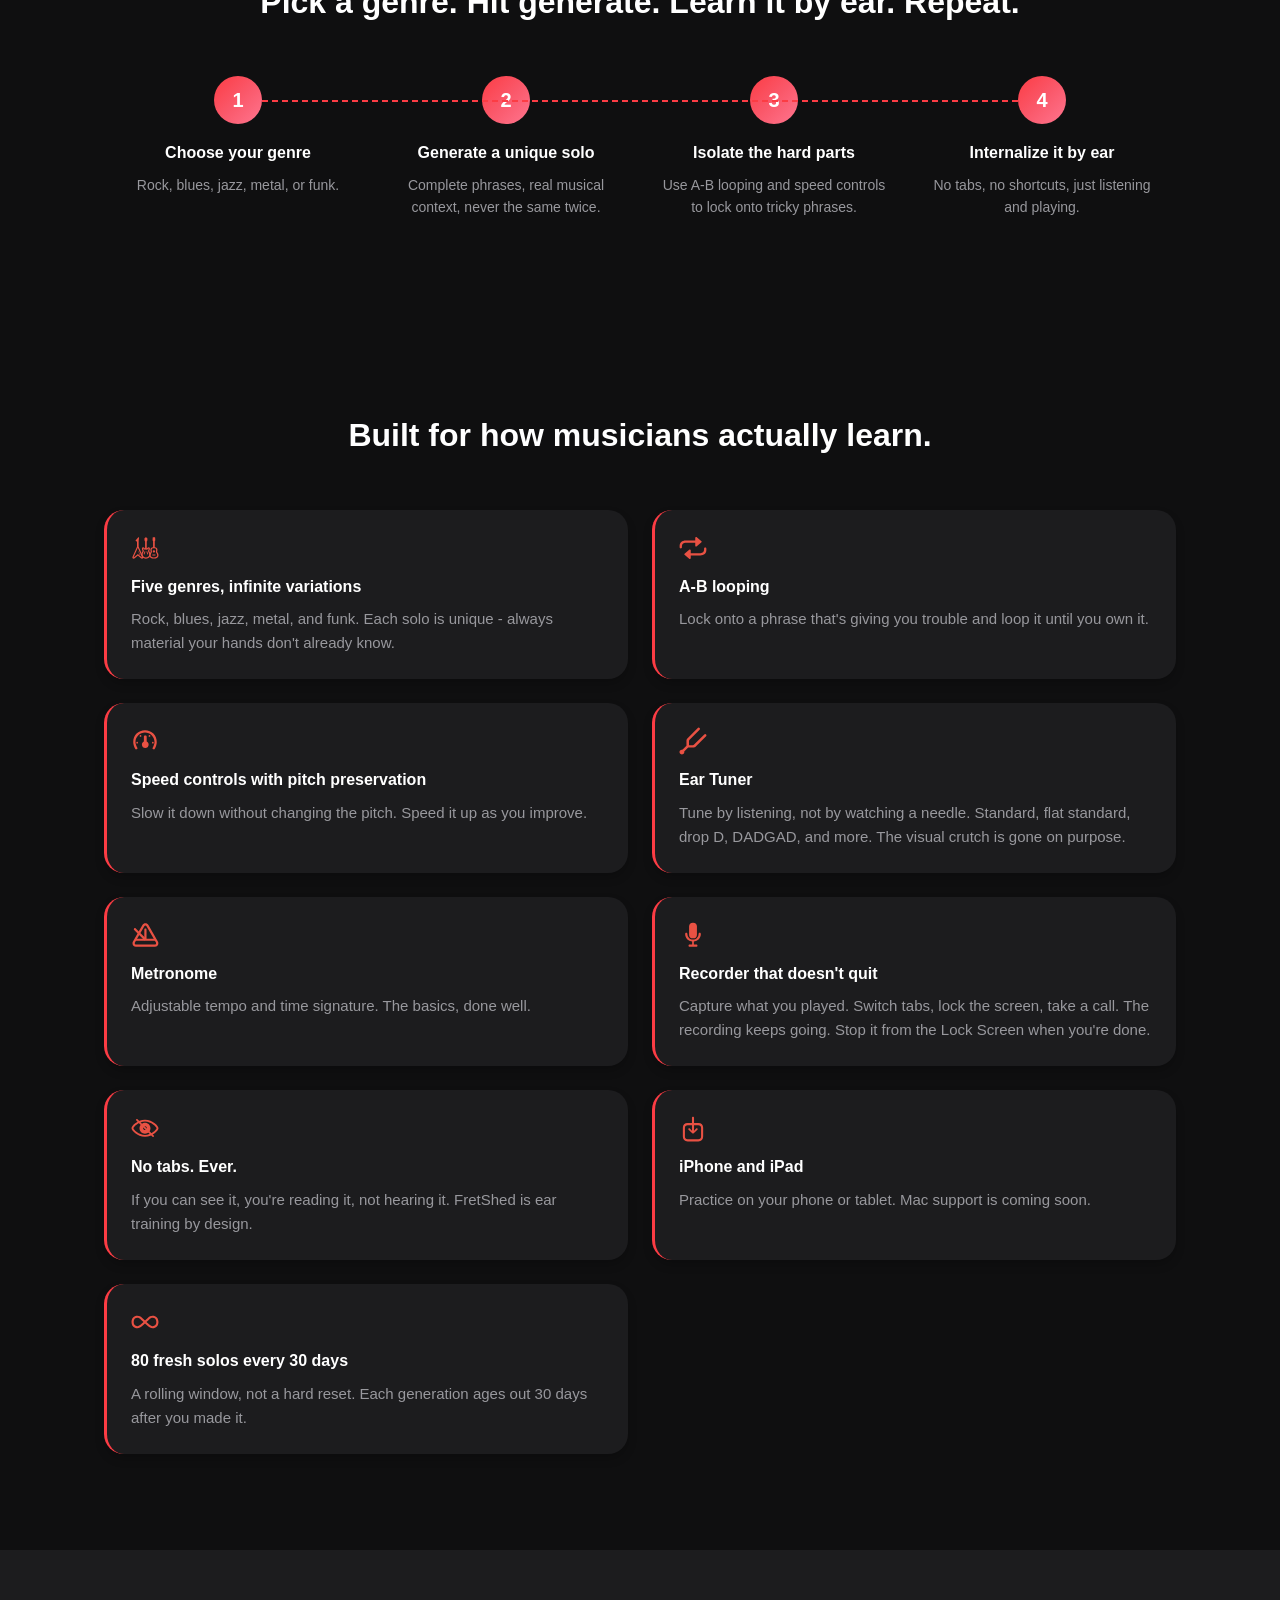
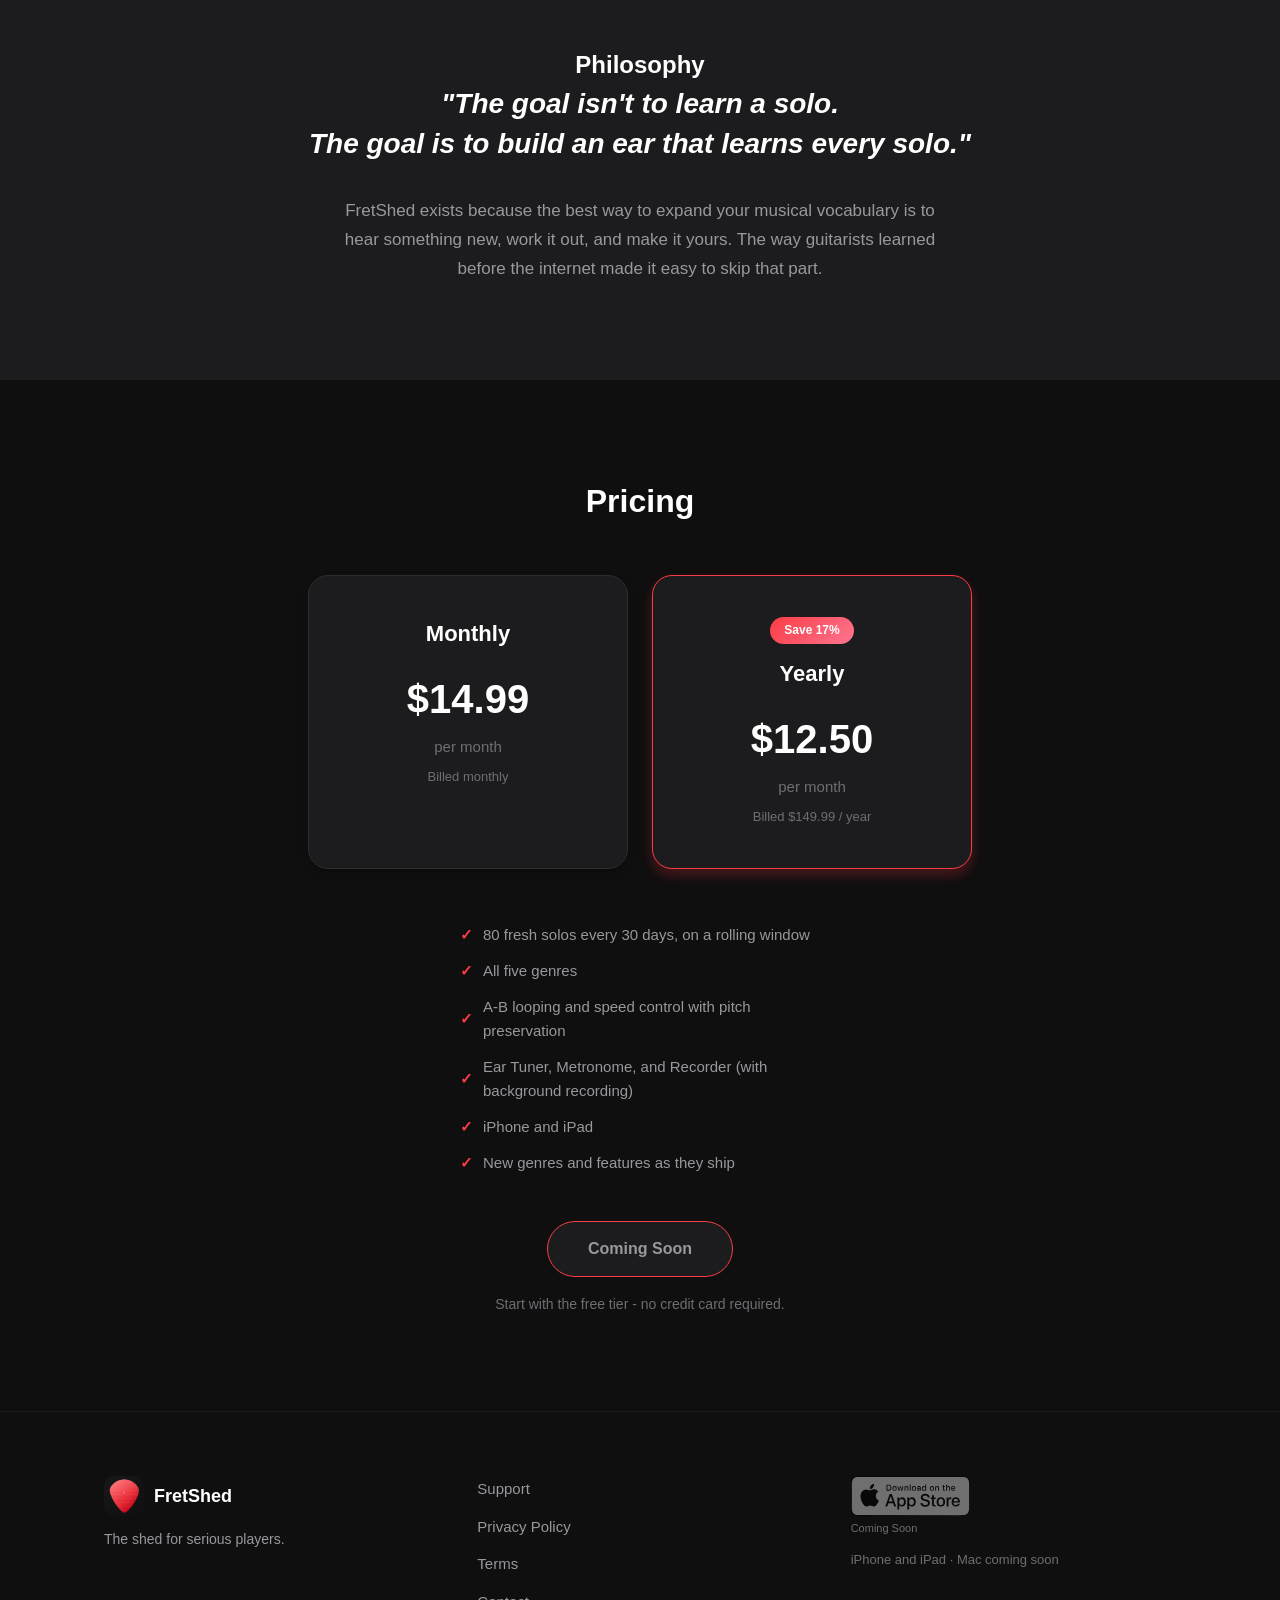
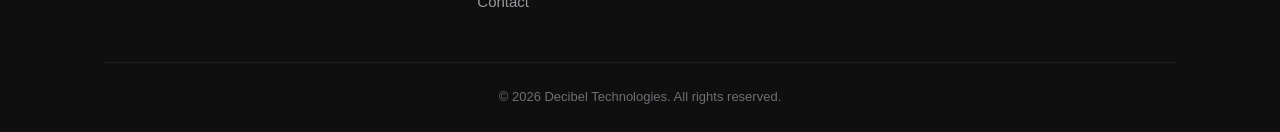
==== commit a153582e: "Expand site to cover Ear Tuner, Metronome, and Recorder Promote the three non-Generator tools as fir" ====
--- a/index.html
+++ b/index.html
@@ -4,7 +4,7 @@
   <meta charset="UTF-8">
   <meta name="viewport" content="width=device-width, initial-scale=1.0">
   <title>FretShed - Ear Training for Serious Guitarists</title>
-  <meta name="description" content="FretShed generates practice solos across five genres: rock, blues, jazz, metal, and funk. Fresh, unfamiliar material to learn by ear. No tabs. No notation. Just your ears and your guitar.">
+  <meta name="description" content="FretShed is the practice room you carry. Fresh solos across rock, blues, jazz, metal, and funk. An Ear Tuner. A Metronome. A Recorder that keeps running. No tabs. No notation. Your ears and your guitar.">
   <link rel="canonical" href="https://fretshed.dcbl.app/">
 
   <!-- Open Graph -->
@@ -12,13 +12,13 @@
   <meta property="og:site_name" content="FretShed">
   <meta property="og:url" content="https://fretshed.dcbl.app/">
   <meta property="og:title" content="FretShed - Ear Training for Serious Guitarists">
-  <meta property="og:description" content="FretShed generates practice solos across five genres: rock, blues, jazz, metal, and funk. Fresh, unfamiliar material to learn by ear. No tabs. No notation. Just your ears and your guitar.">
+  <meta property="og:description" content="FretShed is the practice room you carry. Fresh solos across rock, blues, jazz, metal, and funk. An Ear Tuner. A Metronome. A Recorder that keeps running. No tabs. No notation. Your ears and your guitar.">
   <meta property="og:image" content="https://fretshed.dcbl.app/assets/icon.png">
 
   <!-- Twitter Card -->
   <meta name="twitter:card" content="summary">
   <meta name="twitter:title" content="FretShed - Ear Training for Serious Guitarists">
-  <meta name="twitter:description" content="FretShed generates practice solos across five genres: rock, blues, jazz, metal, and funk. Fresh, unfamiliar material to learn by ear. No tabs. No notation. Just your ears and your guitar.">
+  <meta name="twitter:description" content="FretShed is the practice room you carry. Fresh solos across rock, blues, jazz, metal, and funk. An Ear Tuner. A Metronome. A Recorder that keeps running. No tabs. No notation. Your ears and your guitar.">
   <meta name="twitter:image" content="https://fretshed.dcbl.app/assets/icon.png">
 
   <!-- Structured Data -->
@@ -29,7 +29,7 @@
     "name": "FretShed",
     "applicationCategory": "MusicApplication",
     "operatingSystem": "iOS",
-    "description": "FretShed generates practice solos across five genres: rock, blues, jazz, metal, and funk. Fresh, unfamiliar material to learn by ear. No tabs. No notation. Just your ears and your guitar.",
+    "description": "FretShed is the practice room you carry. Fresh solos across rock, blues, jazz, metal, and funk. An Ear Tuner. A Metronome. A Recorder that keeps running. No tabs. No notation. Your ears and your guitar.",
     "url": "https://fretshed.dcbl.app/",
     "downloadUrl": "https://apps.apple.com/us/app/fretshed/id6759403787",
     "screenshot": "https://fretshed.dcbl.app/assets/icon.png",
@@ -39,14 +39,14 @@
         "name": "FretShed Pro Monthly",
         "price": "14.99",
         "priceCurrency": "USD",
-        "description": "Unlimited solo generation, all five genres, A-B looping and speed controls"
+        "description": "80 fresh solos every 30 days, all five genres, A-B looping, speed control with pitch preservation, Ear Tuner, Metronome, Recorder"
       },
       {
         "@type": "Offer",
         "name": "FretShed Pro Yearly",
         "price": "149.99",
         "priceCurrency": "USD",
-        "description": "Unlimited solo generation, all five genres, A-B looping and speed controls, billed annually"
+        "description": "80 fresh solos every 30 days, all five genres, A-B looping, speed control with pitch preservation, Ear Tuner, Metronome, Recorder, billed annually"
       }
     ],
     "author": {
@@ -57,7 +57,11 @@
     "featureList": [
       "Fresh guitar solos in five genres",
       "A-B looping for focused practice",
-      "Speed controls with pitch preservation",
+      "Speed control with pitch preservation",
+      "Ear Tuner with multiple tunings",
+      "Metronome with adjustable tempo and time signature",
+      "Recorder that keeps running in the background",
+      "Lock Screen and Control Centre playback",
       "No tabs. Ear training by design",
       "iPhone and iPad support"
     ]
@@ -72,7 +76,7 @@
   <!-- Nav -->
   <nav class="site-nav" aria-label="Main navigation">
     <div class="container">
-      <a href="/" class="nav-brand">
+      <a href="./" class="nav-brand">
         <img src="assets/icon.png" alt="FretShed app icon" width="32" height="32">
         <span>FretShed</span>
       </a>
@@ -93,7 +97,7 @@
         <img src="assets/icon.png" alt="FretShed app icon" class="hero-icon" width="120" height="120">
         <p class="hero-eyebrow">For guitarists who are serious about progress</p>
         <h1 id="hero-heading">Stop playing the same licks.<br>Start training your ear.</h1>
-        <p class="hero-sub">FretShed generates complete practice solos across five genres: rock, blues, jazz, metal, and funk. You always have fresh, unfamiliar material to learn by ear. No tabs. No notation. Just your ears and your guitar.</p>
+        <p class="hero-sub">FretShed is the practice room you carry. Fresh solos across rock, blues, jazz, metal, and funk. An Ear Tuner. A Metronome. A Recorder that keeps running. No tabs. No notation. Your ears and your guitar.</p>
         <span class="btn-coming-soon">Coming Soon</span>
         <p class="hero-pricing-note">Free to try · $14.99/month for unlimited</p>
       </div>
@@ -173,9 +177,24 @@
             <p>Lock onto a phrase that's giving you trouble and loop it until you own it.</p>
           </div>
           <div class="feature-card fade-in">
-            <img src="assets/symbols/web/metronome.svg" alt="" aria-hidden="true" class="card-icon" width="28" height="28">
+            <img src="assets/symbols/web/gauge.svg" alt="" aria-hidden="true" class="card-icon" width="28" height="28">
             <h3>Speed controls with pitch preservation</h3>
             <p>Slow it down without changing the pitch. Speed it up as you improve.</p>
+          </div>
+          <div class="feature-card fade-in">
+            <img src="assets/symbols/web/tuningfork.svg" alt="" aria-hidden="true" class="card-icon" width="28" height="28">
+            <h3>Ear Tuner</h3>
+            <p>Tune by listening, not by watching a needle. Standard, flat standard, drop D, DADGAD, and more. The visual crutch is gone on purpose.</p>
+          </div>
+          <div class="feature-card fade-in">
+            <img src="assets/symbols/web/metronome.svg" alt="" aria-hidden="true" class="card-icon" width="28" height="28">
+            <h3>Metronome</h3>
+            <p>Adjustable tempo and time signature. The basics, done well.</p>
+          </div>
+          <div class="feature-card fade-in">
+            <img src="assets/symbols/web/mic.svg" alt="" aria-hidden="true" class="card-icon" width="28" height="28">
+            <h3>Recorder that doesn't quit</h3>
+            <p>Capture what you played. Switch tabs, lock the screen, take a call. The recording keeps going. Stop it from the Lock Screen when you're done.</p>
           </div>
           <div class="feature-card fade-in">
             <img src="assets/symbols/web/eye.slash.svg" alt="" aria-hidden="true" class="card-icon" width="28" height="28">
@@ -189,8 +208,8 @@
           </div>
           <div class="feature-card fade-in">
             <img src="assets/symbols/web/infinity.svg" alt="" aria-hidden="true" class="card-icon" width="28" height="28">
-            <h3>Unlimited solos</h3>
-            <p>Generate as many practice solos as your session demands.</p>
+            <h3>80 fresh solos every 30 days</h3>
+            <p>A rolling window, not a hard reset. Each generation ages out 30 days after you made it.</p>
           </div>
         </div>
       </div>
@@ -230,9 +249,10 @@
           </div>
         </div>
         <ul class="pricing-checklist pricing-checklist--shared">
-          <li>Unlimited solo generation</li>
+          <li>80 fresh solos every 30 days, on a rolling window</li>
           <li>All five genres</li>
-          <li>A-B looping and speed controls</li>
+          <li>A-B looping and speed control with pitch preservation</li>
+          <li>Ear Tuner, Metronome, and Recorder (with background recording)</li>
           <li>iPhone and iPad</li>
           <li>New genres and features as they ship</li>
         </ul>
--- a/assets/styles.css
+++ b/assets/styles.css
@@ -565,6 +565,128 @@
   }
 }
 
+/* --- Nav Links --- */
+.nav-links {
+  display: flex;
+  align-items: center;
+  gap: 20px;
+  margin-left: auto;
+  margin-right: 24px;
+}
+
+.nav-links a {
+  font-size: 0.8125rem;
+  font-weight: 500;
+  color: var(--color-text-tertiary);
+  transition: color 0.15s;
+}
+
+.nav-links a:hover {
+  color: var(--color-text-primary);
+}
+
+.nav-links a.active {
+  color: var(--color-text-secondary);
+}
+
+/* --- Page Header (legal/support pages) --- */
+.page-header {
+  text-align: center;
+  padding: 80px 24px 48px;
+  background: radial-gradient(ellipse at center, rgba(252, 60, 68, 0.03) 0%, transparent 70%);
+}
+
+.page-header h1 {
+  font-size: 2.25rem;
+  font-weight: 700;
+  letter-spacing: -0.02em;
+  margin-bottom: 8px;
+}
+
+.page-header p {
+  font-size: 0.9375rem;
+  color: var(--color-text-secondary);
+}
+
+/* --- Legal Content --- */
+.legal-content {
+  max-width: 720px;
+  margin: 0 auto;
+  padding: 0 24px 80px;
+  line-height: 1.7;
+}
+
+.legal-content h2[id] {
+  scroll-margin-top: 80px;
+}
+
+.legal-content h2 {
+  font-size: 1.125rem;
+  font-weight: 600;
+  color: var(--color-accent-primary);
+  margin-top: 40px;
+  margin-bottom: 10px;
+  padding-bottom: 6px;
+  border-bottom: 1px solid var(--color-bg-secondary);
+}
+
+.legal-content p {
+  margin-bottom: 14px;
+  font-size: 1rem;
+  color: var(--color-text-primary);
+}
+
+.legal-content .text-secondary {
+  color: var(--color-text-secondary);
+}
+
+.legal-content ul {
+  margin: 10px 0 14px 20px;
+}
+
+.legal-content ul li {
+  margin-bottom: 6px;
+  color: var(--color-text-primary);
+}
+
+.legal-content a {
+  color: var(--color-accent-primary);
+}
+
+.legal-content a:hover {
+  text-decoration: underline;
+}
+
+/* FAQ items (support page) */
+.faq-item h3 {
+  font-size: 1rem;
+  font-weight: 600;
+  color: var(--color-text-primary);
+  margin-top: 24px;
+  margin-bottom: 8px;
+}
+
+/* Contact box */
+.contact-box {
+  background: var(--color-bg-elevated);
+  border-radius: 12px;
+  padding: 24px;
+  margin-top: 16px;
+}
+
+.contact-box p {
+  margin-bottom: 8px;
+}
+
+/* Helpful links */
+.helpful-links {
+  margin-top: 12px;
+}
+
+.helpful-links p {
+  margin-bottom: 4px;
+}
+
 /* --- Responsive --- */
 @media (max-width: 768px) {
   .section-heading {
@@ -573,8 +695,21 @@
   }
 
   /* Nav */
+  .nav-links {
+    display: none;
+  }
+
   .nav-badge img {
     height: 28px;
+  }
+
+  /* Page header */
+  .page-header {
+    padding: 64px 24px 32px;
+  }
+
+  .page-header h1 {
+    font-size: 1.75rem;
   }
 
   /* Hero */
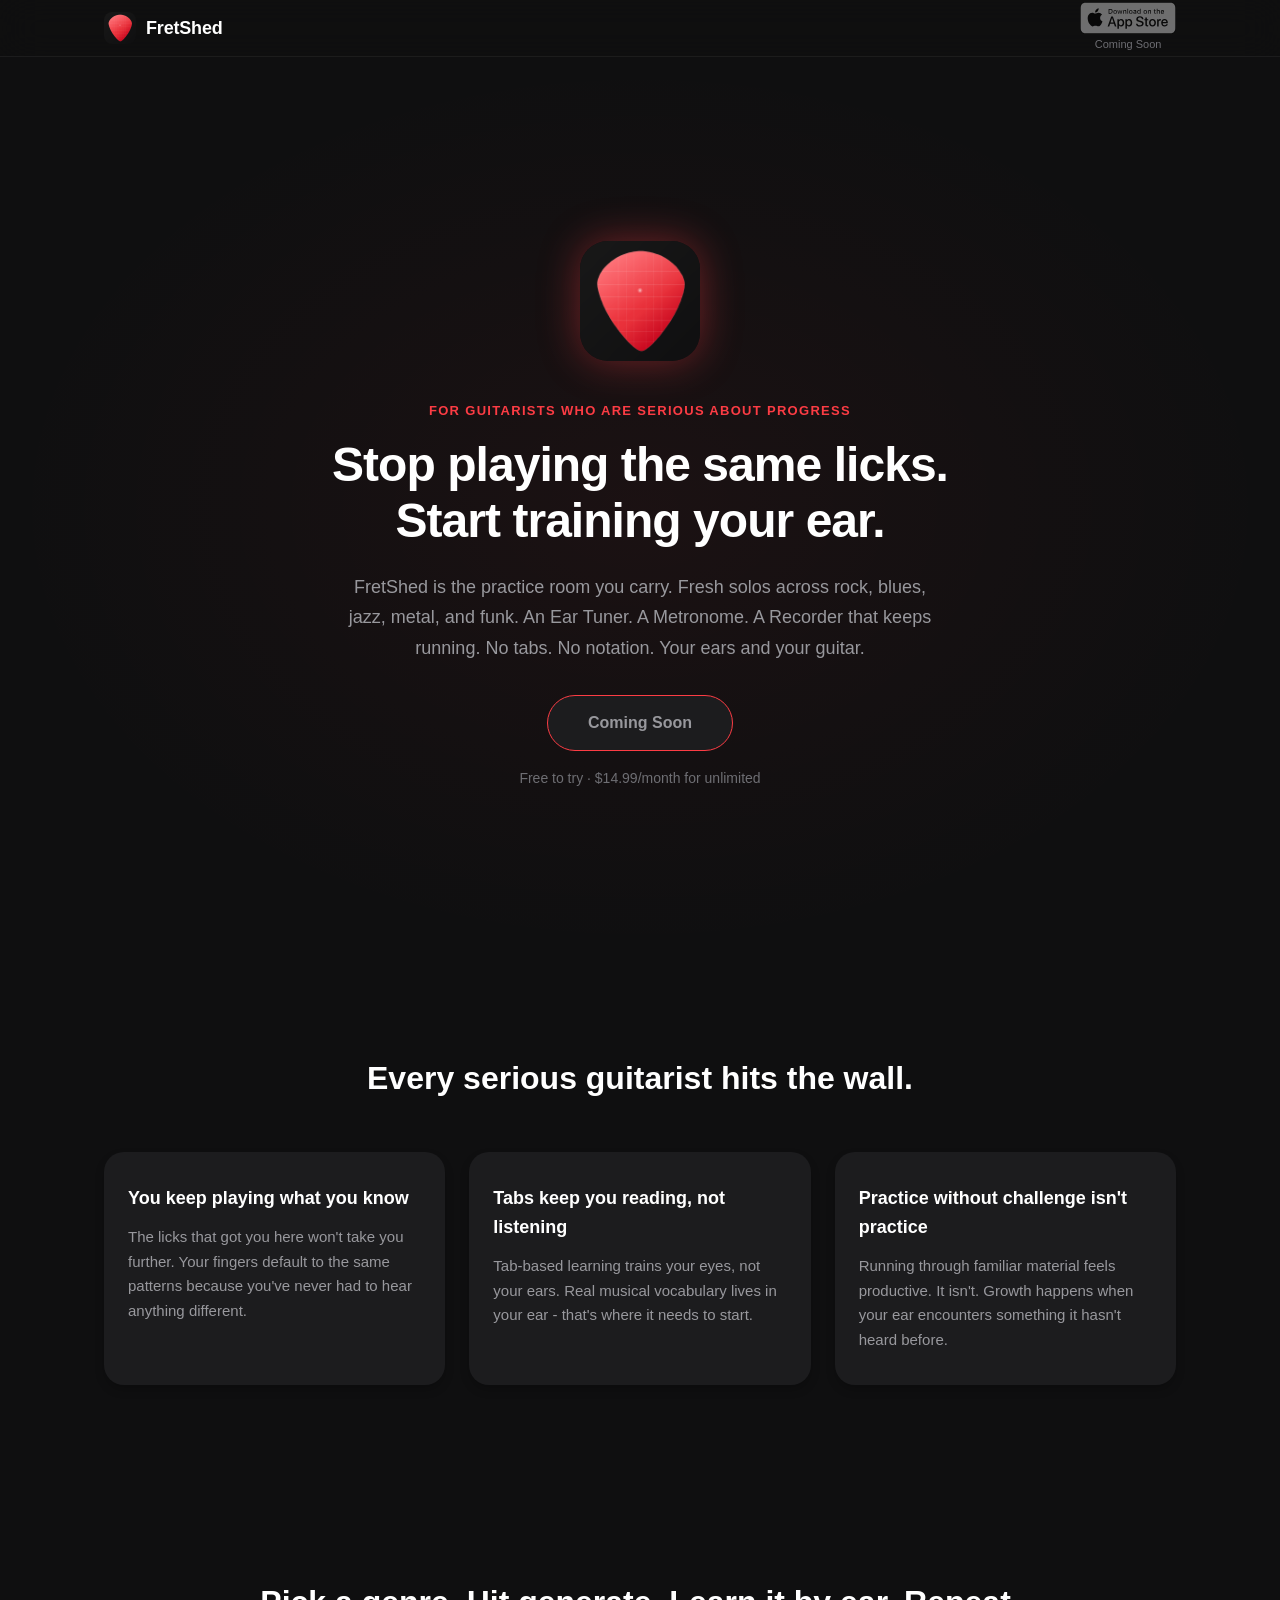
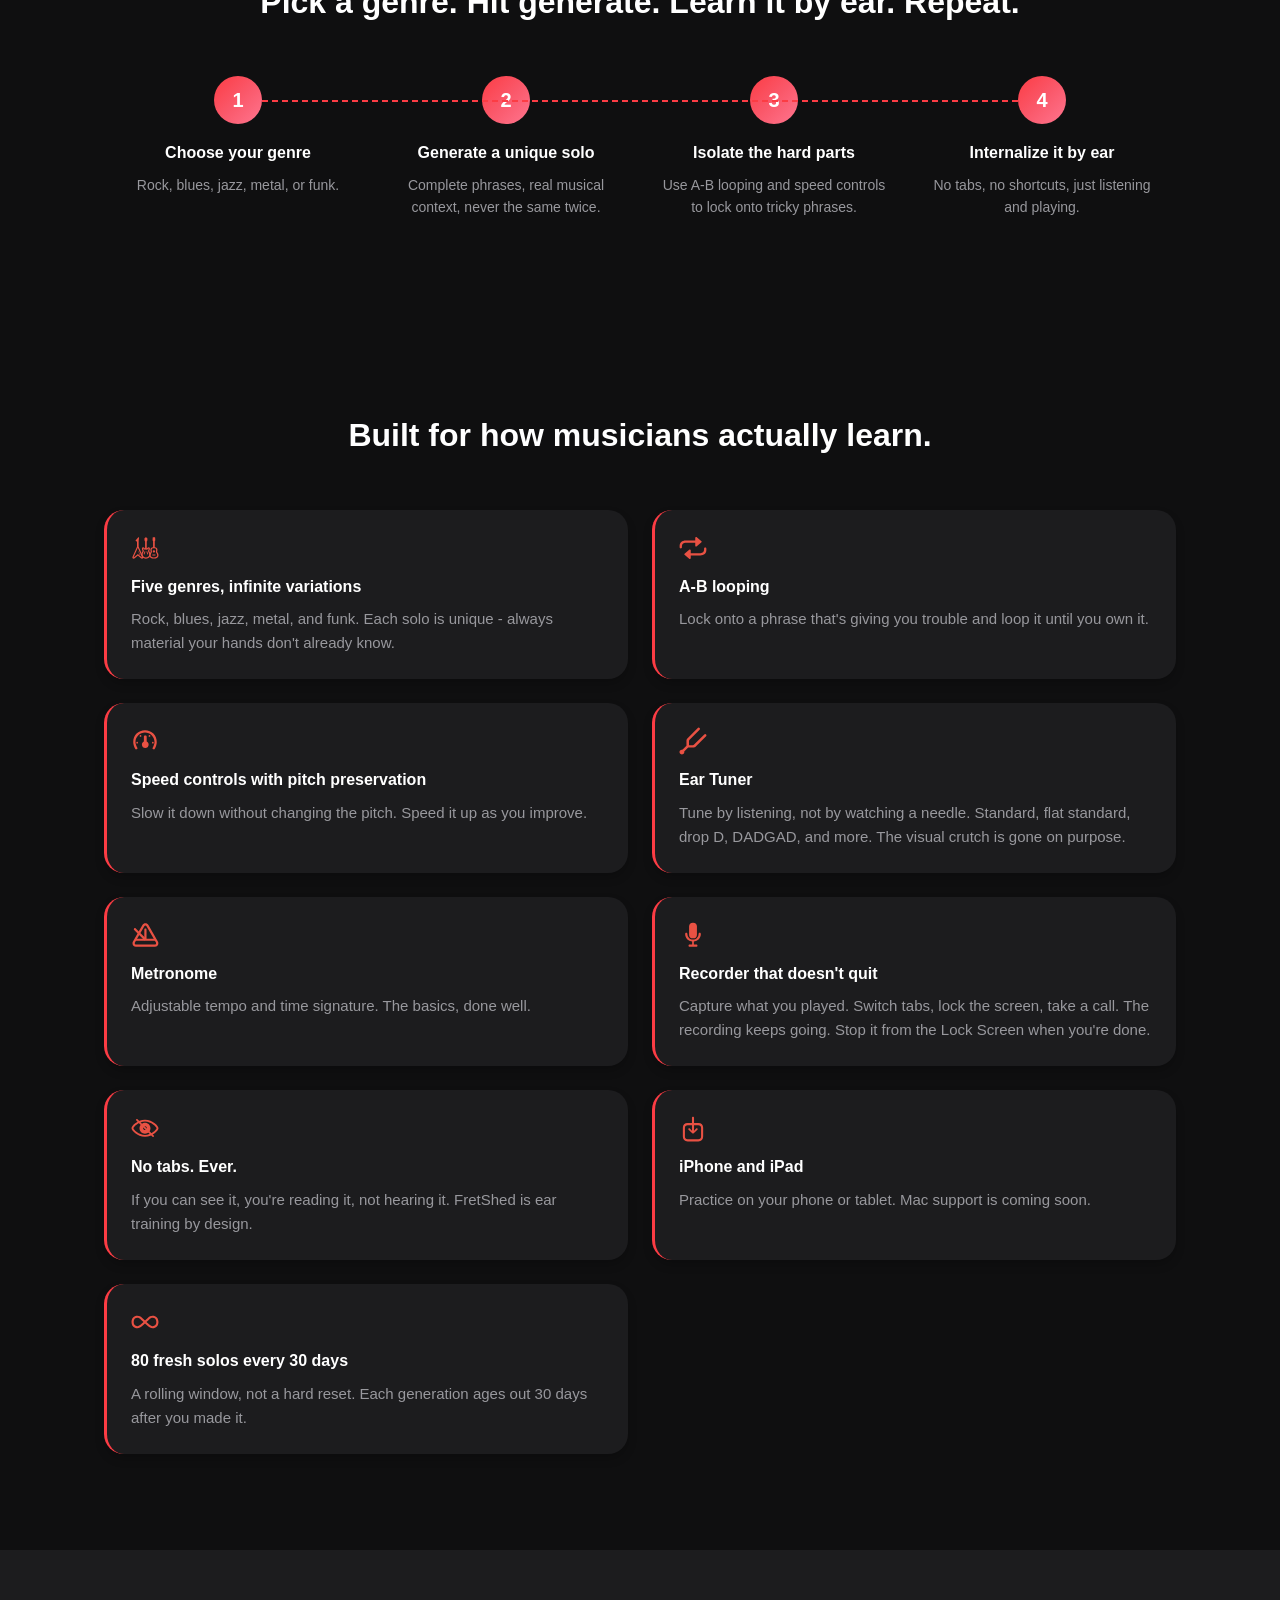
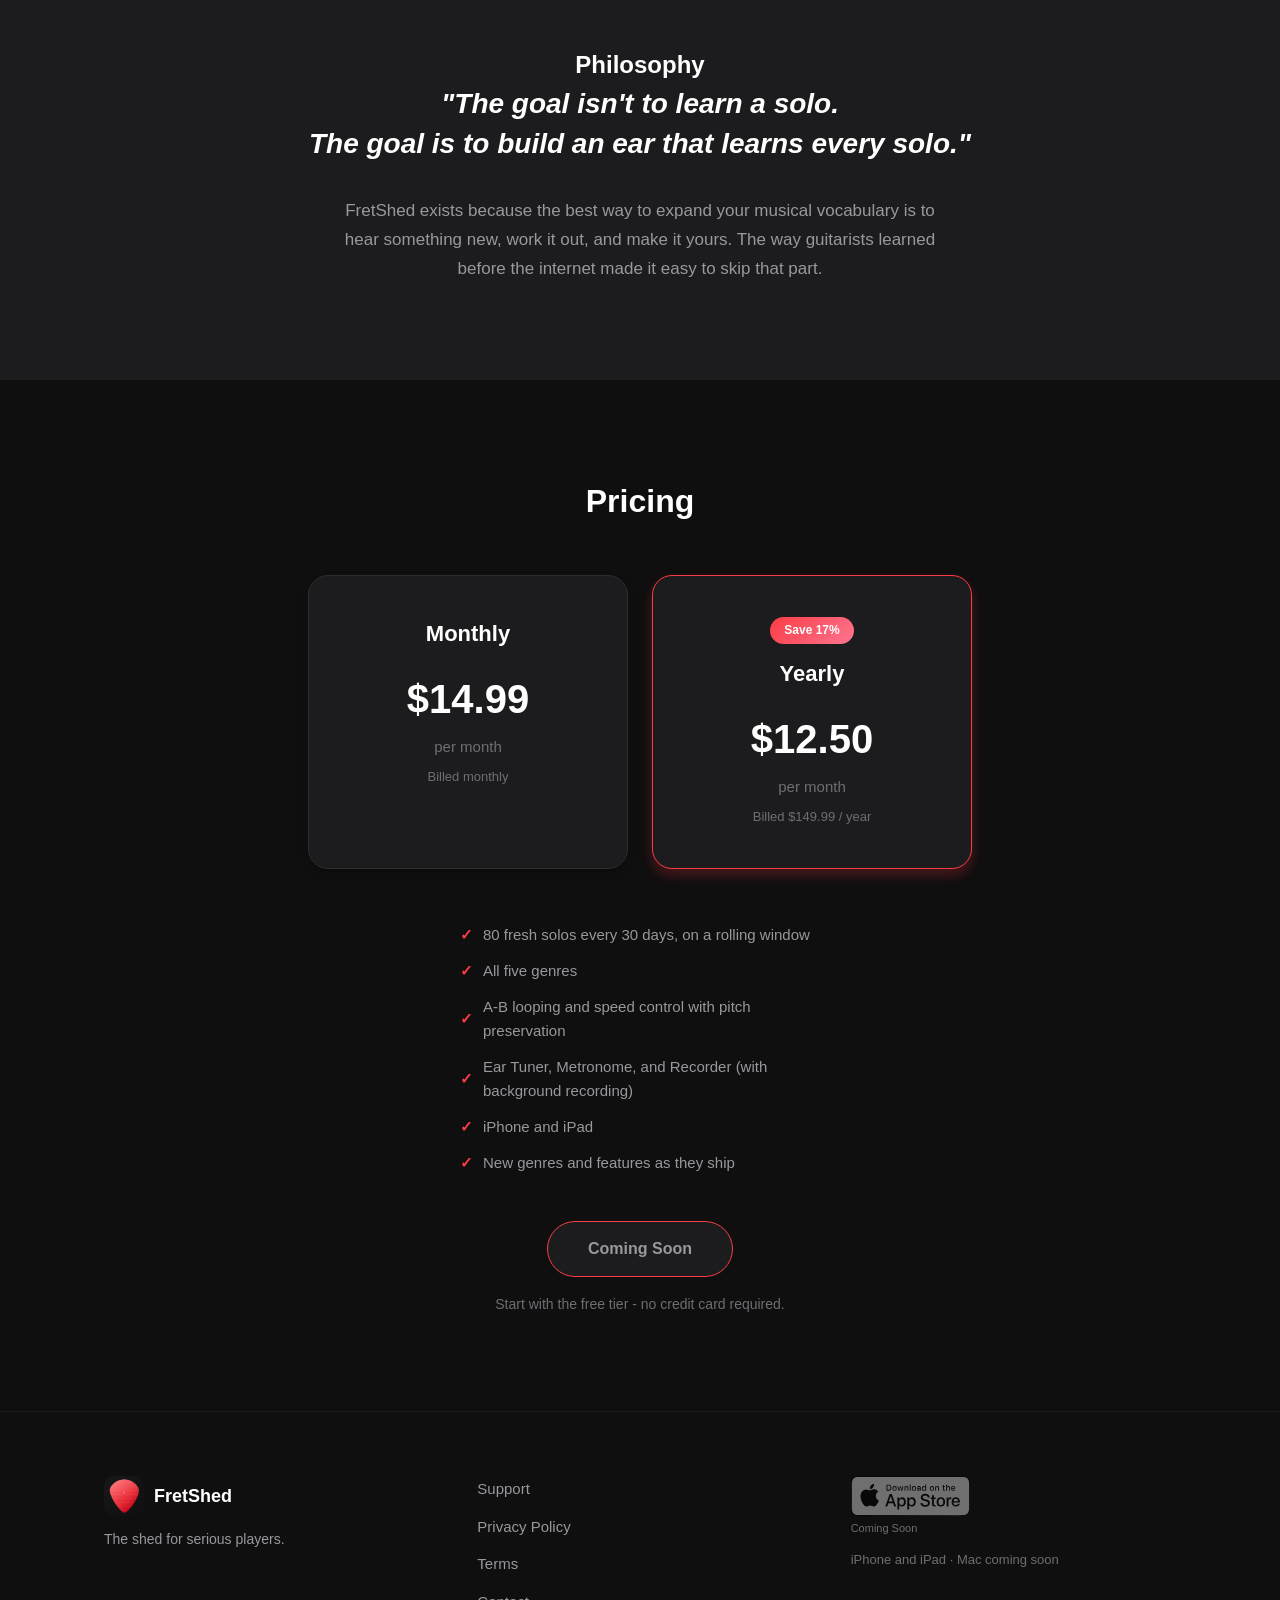
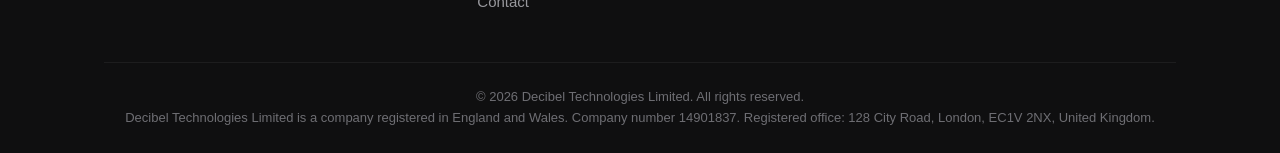
==== commit b2970bcd: "Reflect UK company registration in legal pages and site disclosures Switch governing law to England " ====
--- a/index.html
+++ b/index.html
@@ -51,8 +51,15 @@
     ],
     "author": {
       "@type": "Organization",
-      "name": "Decibel Technologies",
-      "email": "info@decibel.games"
+      "name": "Decibel Technologies Limited",
+      "email": "support@dcbl.app",
+      "address": {
+        "@type": "PostalAddress",
+        "streetAddress": "128 City Road",
+        "addressLocality": "London",
+        "postalCode": "EC1V 2NX",
+        "addressCountry": "GB"
+      }
     },
     "featureList": [
       "Fresh guitar solos in five genres",
@@ -281,7 +288,7 @@
             <li><a href="support.html">Support</a></li>
             <li><a href="privacy.html">Privacy Policy</a></li>
             <li><a href="terms.html">Terms</a></li>
-            <li><a href="mailto:info@decibel.games">Contact</a></li>
+            <li><a href="mailto:support@dcbl.app">Contact</a></li>
           </ul>
         </div>
         <div class="footer-download">
@@ -293,7 +300,8 @@
         </div>
       </div>
       <div class="footer-bottom">
-        <p>&copy; 2026 Decibel Technologies. All rights reserved.</p>
+        <p>&copy; 2026 Decibel Technologies Limited. All rights reserved.</p>
+        <p>Decibel Technologies Limited is a company registered in England and Wales. Company number 14901837. Registered office: 128 City Road, London, EC1V 2NX, United Kingdom.</p>
       </div>
     </div>
   </footer>
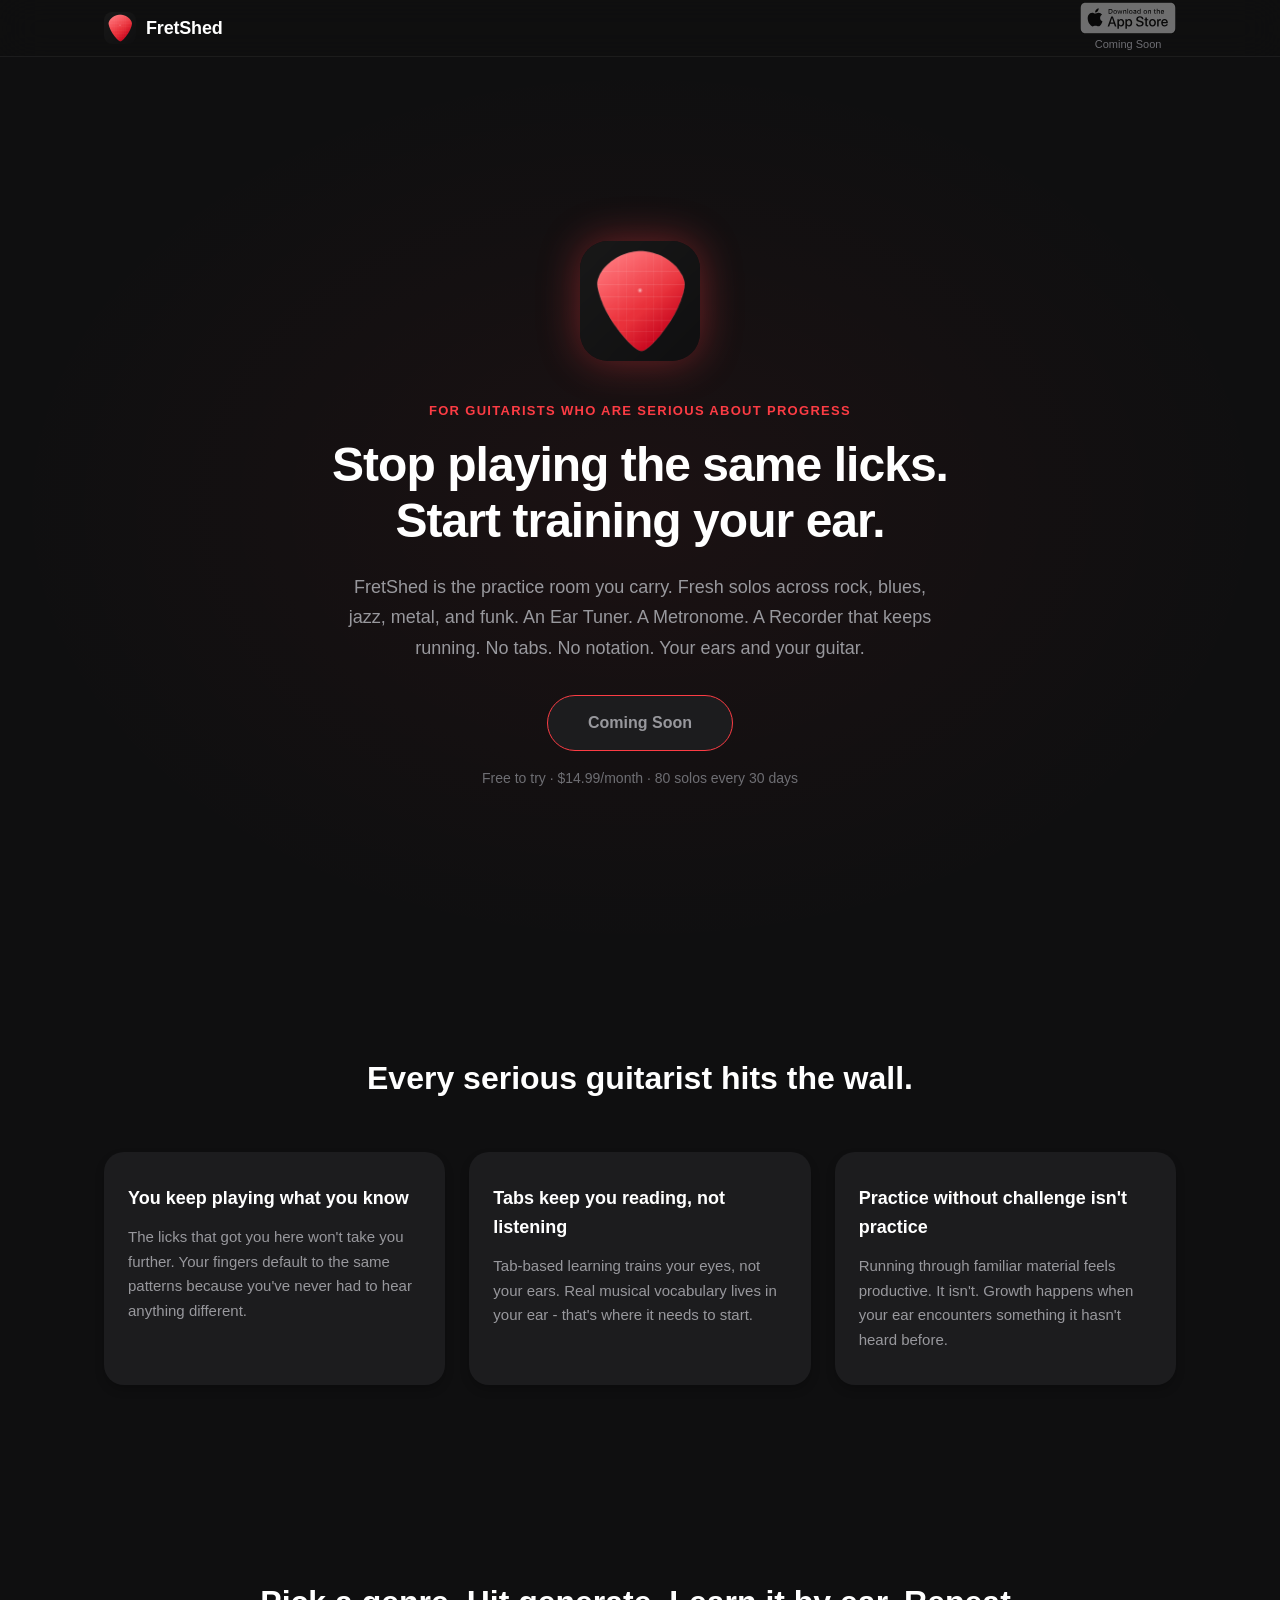
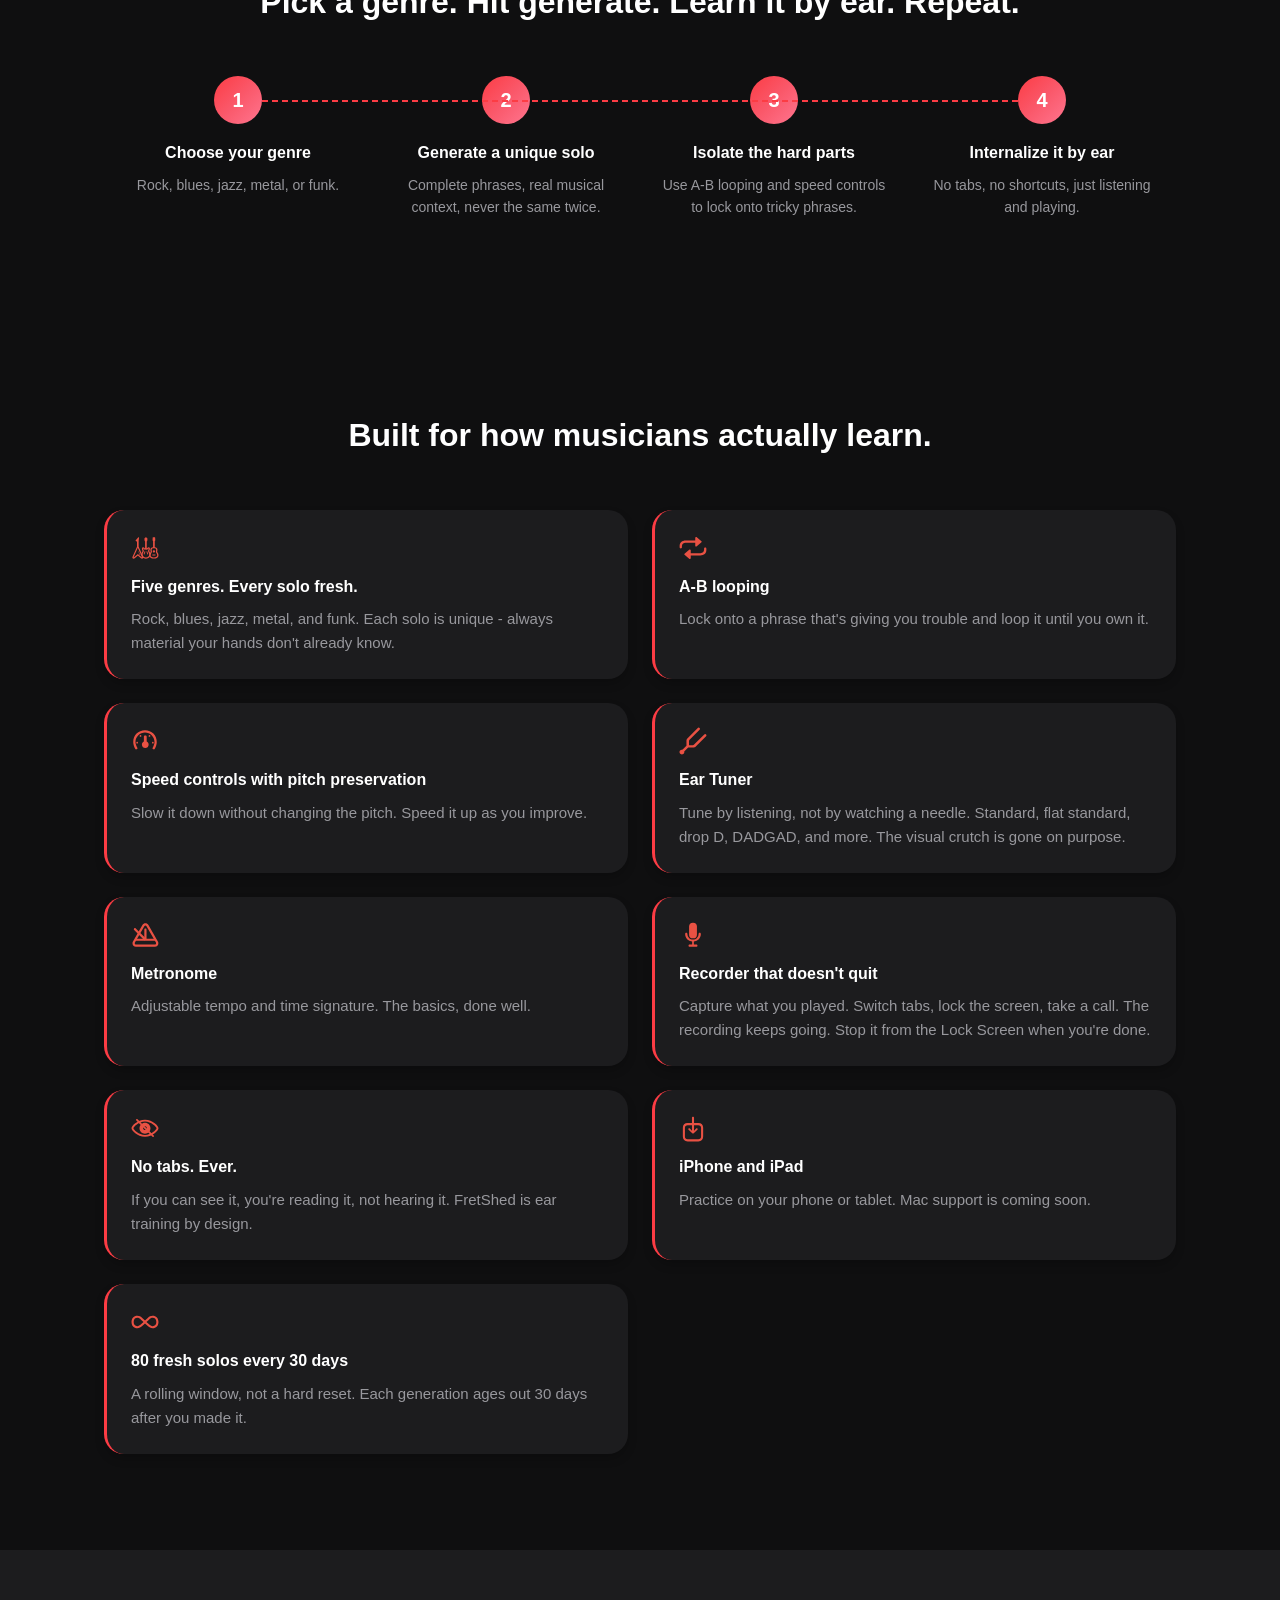
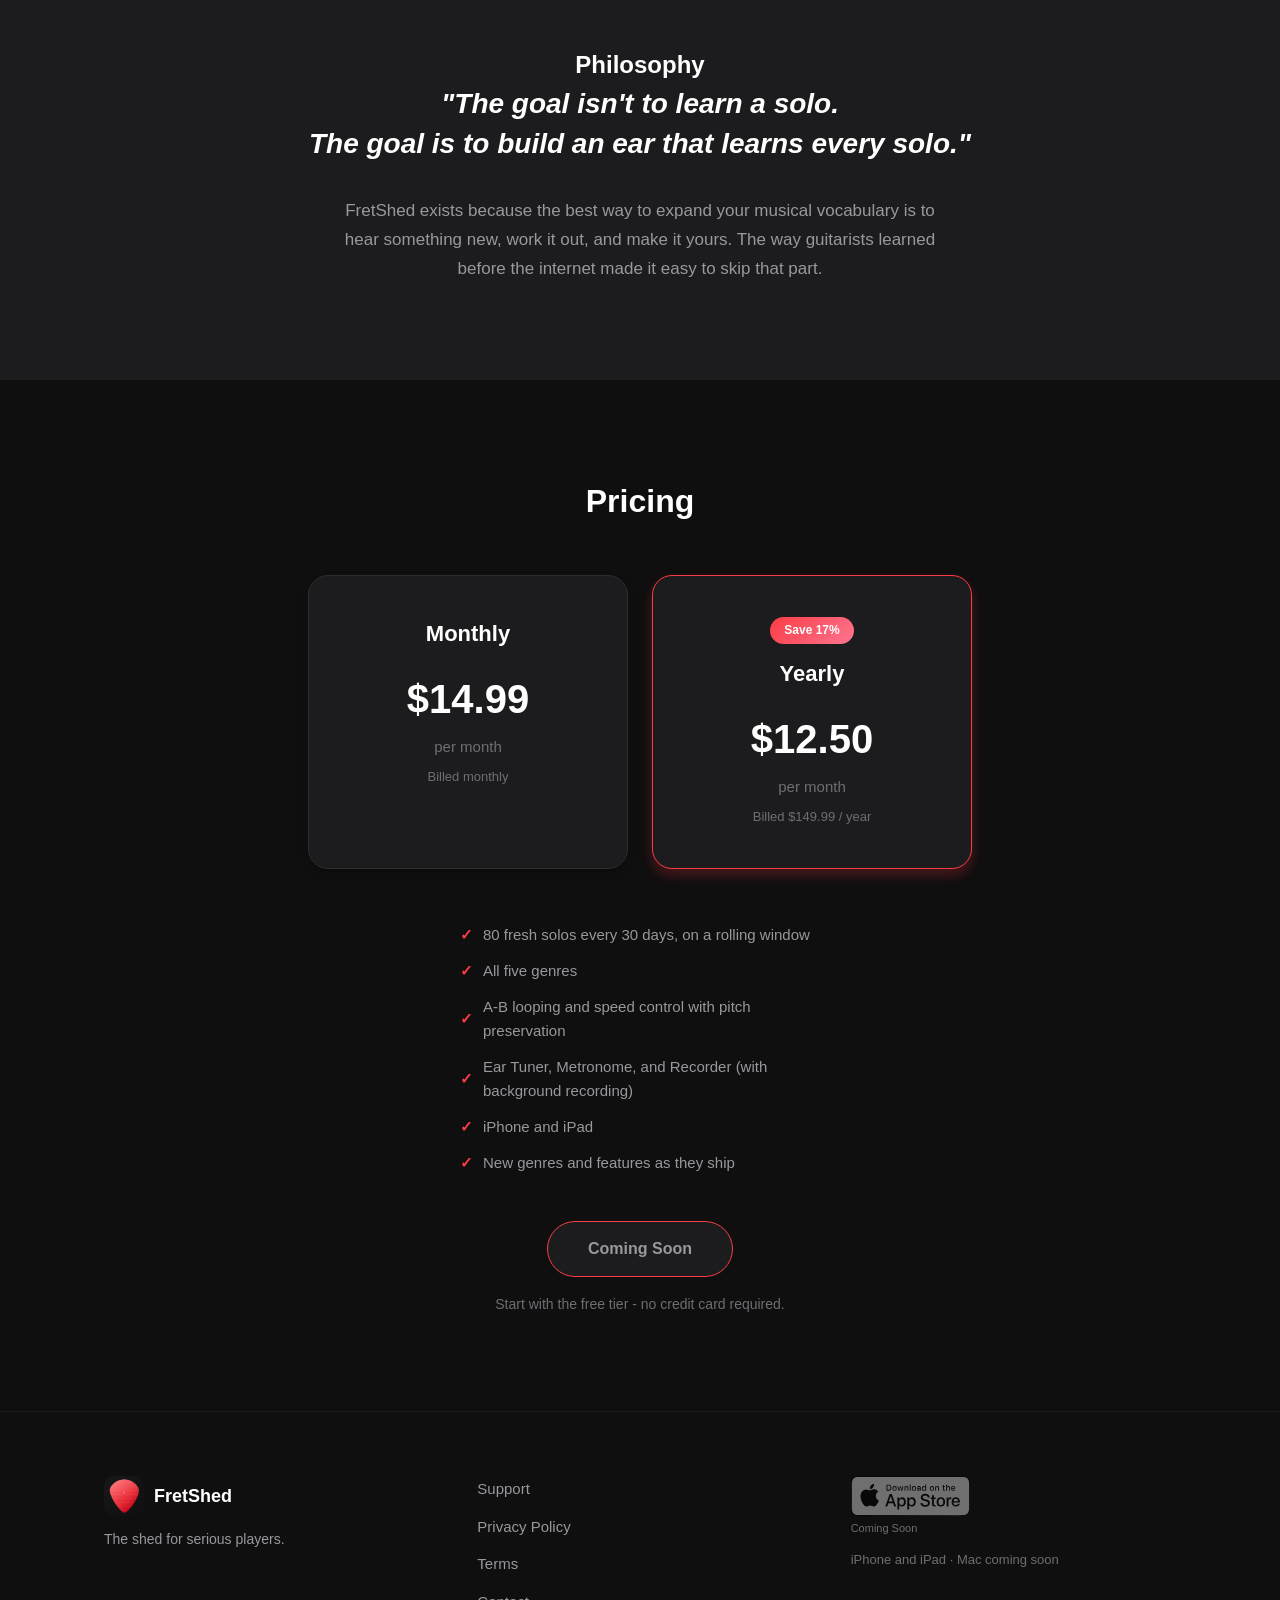
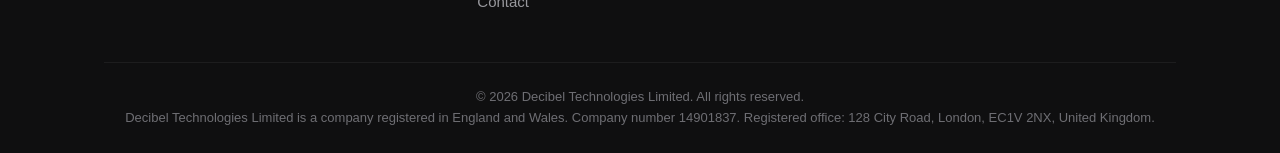
==== commit 3aafa387: "Replace unlimited claim with honest fair-use copy in hero and features Co-Authored-By: Claude Opus 4" ====
--- a/index.html
+++ b/index.html
@@ -106,7 +106,7 @@
         <h1 id="hero-heading">Stop playing the same licks.<br>Start training your ear.</h1>
         <p class="hero-sub">FretShed is the practice room you carry. Fresh solos across rock, blues, jazz, metal, and funk. An Ear Tuner. A Metronome. A Recorder that keeps running. No tabs. No notation. Your ears and your guitar.</p>
         <span class="btn-coming-soon">Coming Soon</span>
-        <p class="hero-pricing-note">Free to try · $14.99/month for unlimited</p>
+        <p class="hero-pricing-note">Free to try · $14.99/month · 80 solos every 30 days</p>
       </div>
     </section>
 
@@ -175,7 +175,7 @@
         <div class="features-grid">
           <div class="feature-card fade-in">
             <img src="assets/symbols/web/guitars.svg" alt="" aria-hidden="true" class="card-icon" width="28" height="28">
-            <h3>Five genres, infinite variations</h3>
+            <h3>Five genres. Every solo fresh.</h3>
             <p>Rock, blues, jazz, metal, and funk. Each solo is unique - always material your hands don't already know.</p>
           </div>
           <div class="feature-card fade-in">
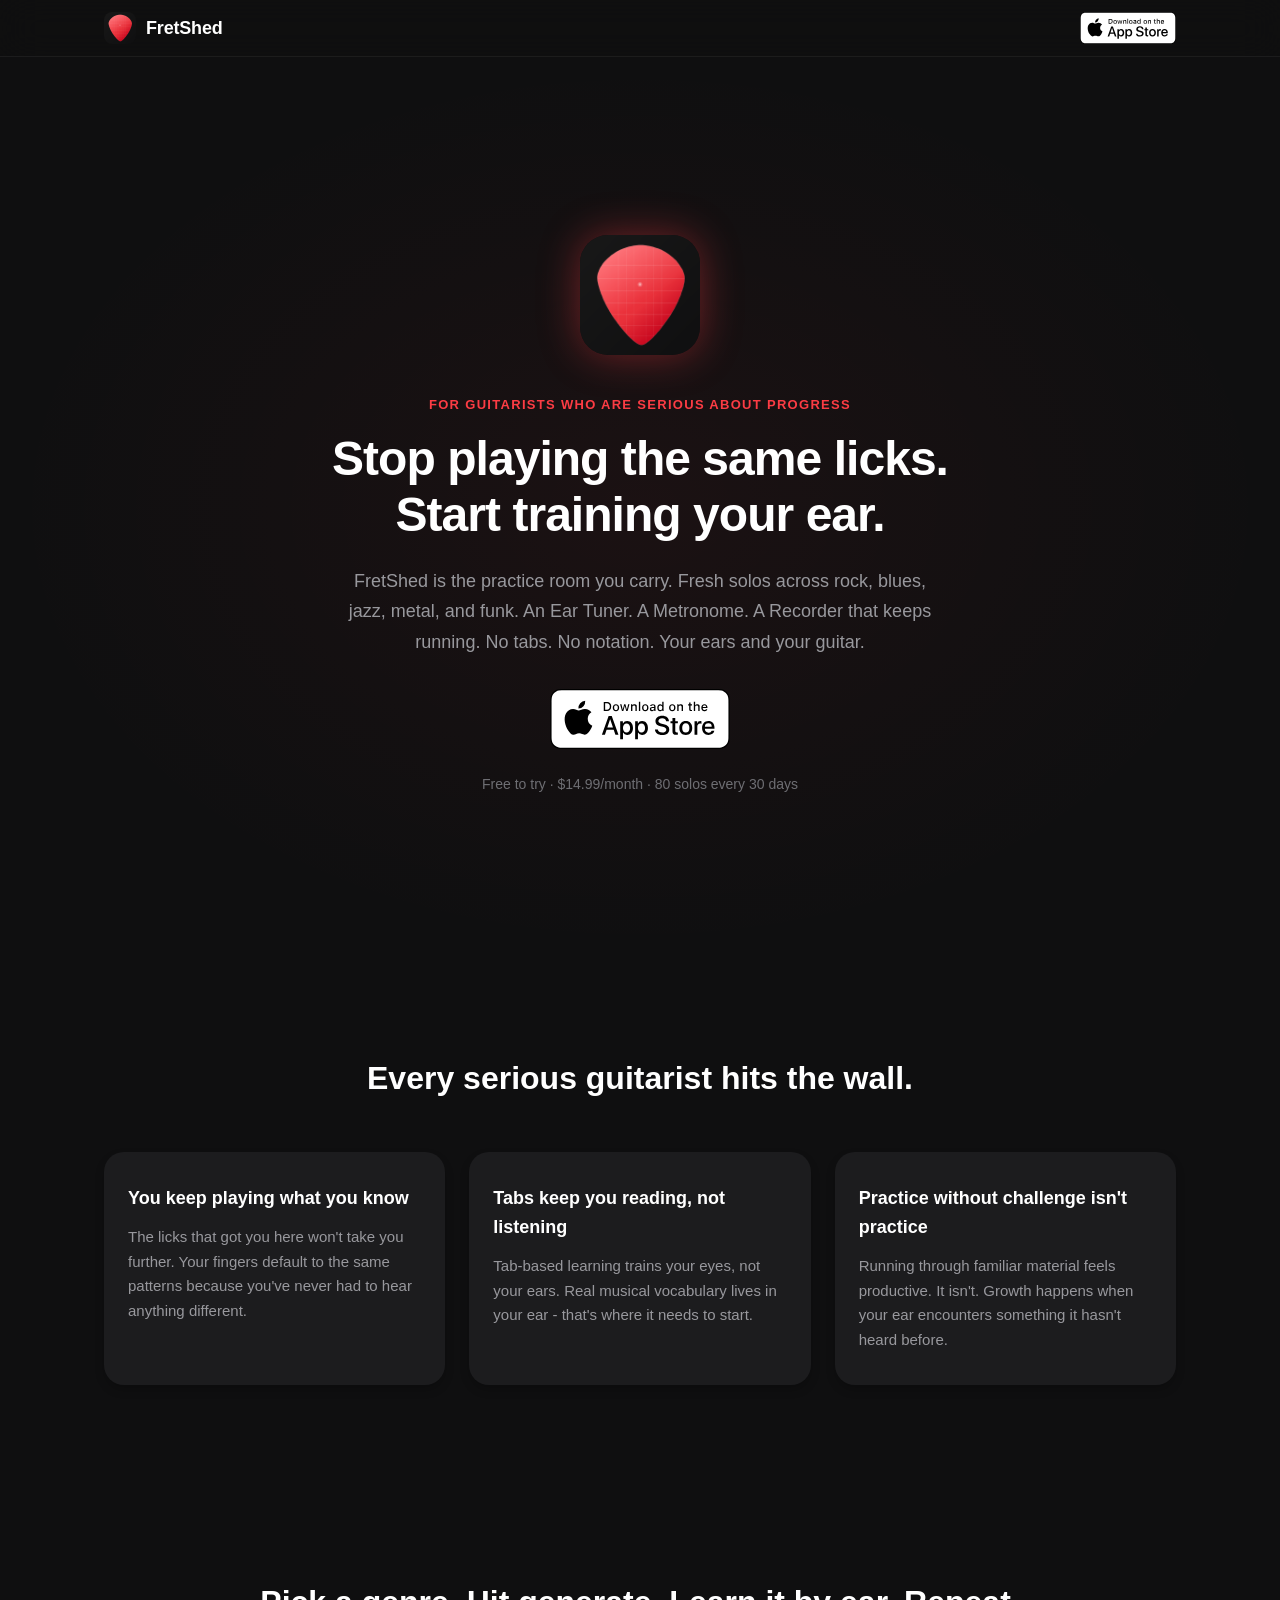
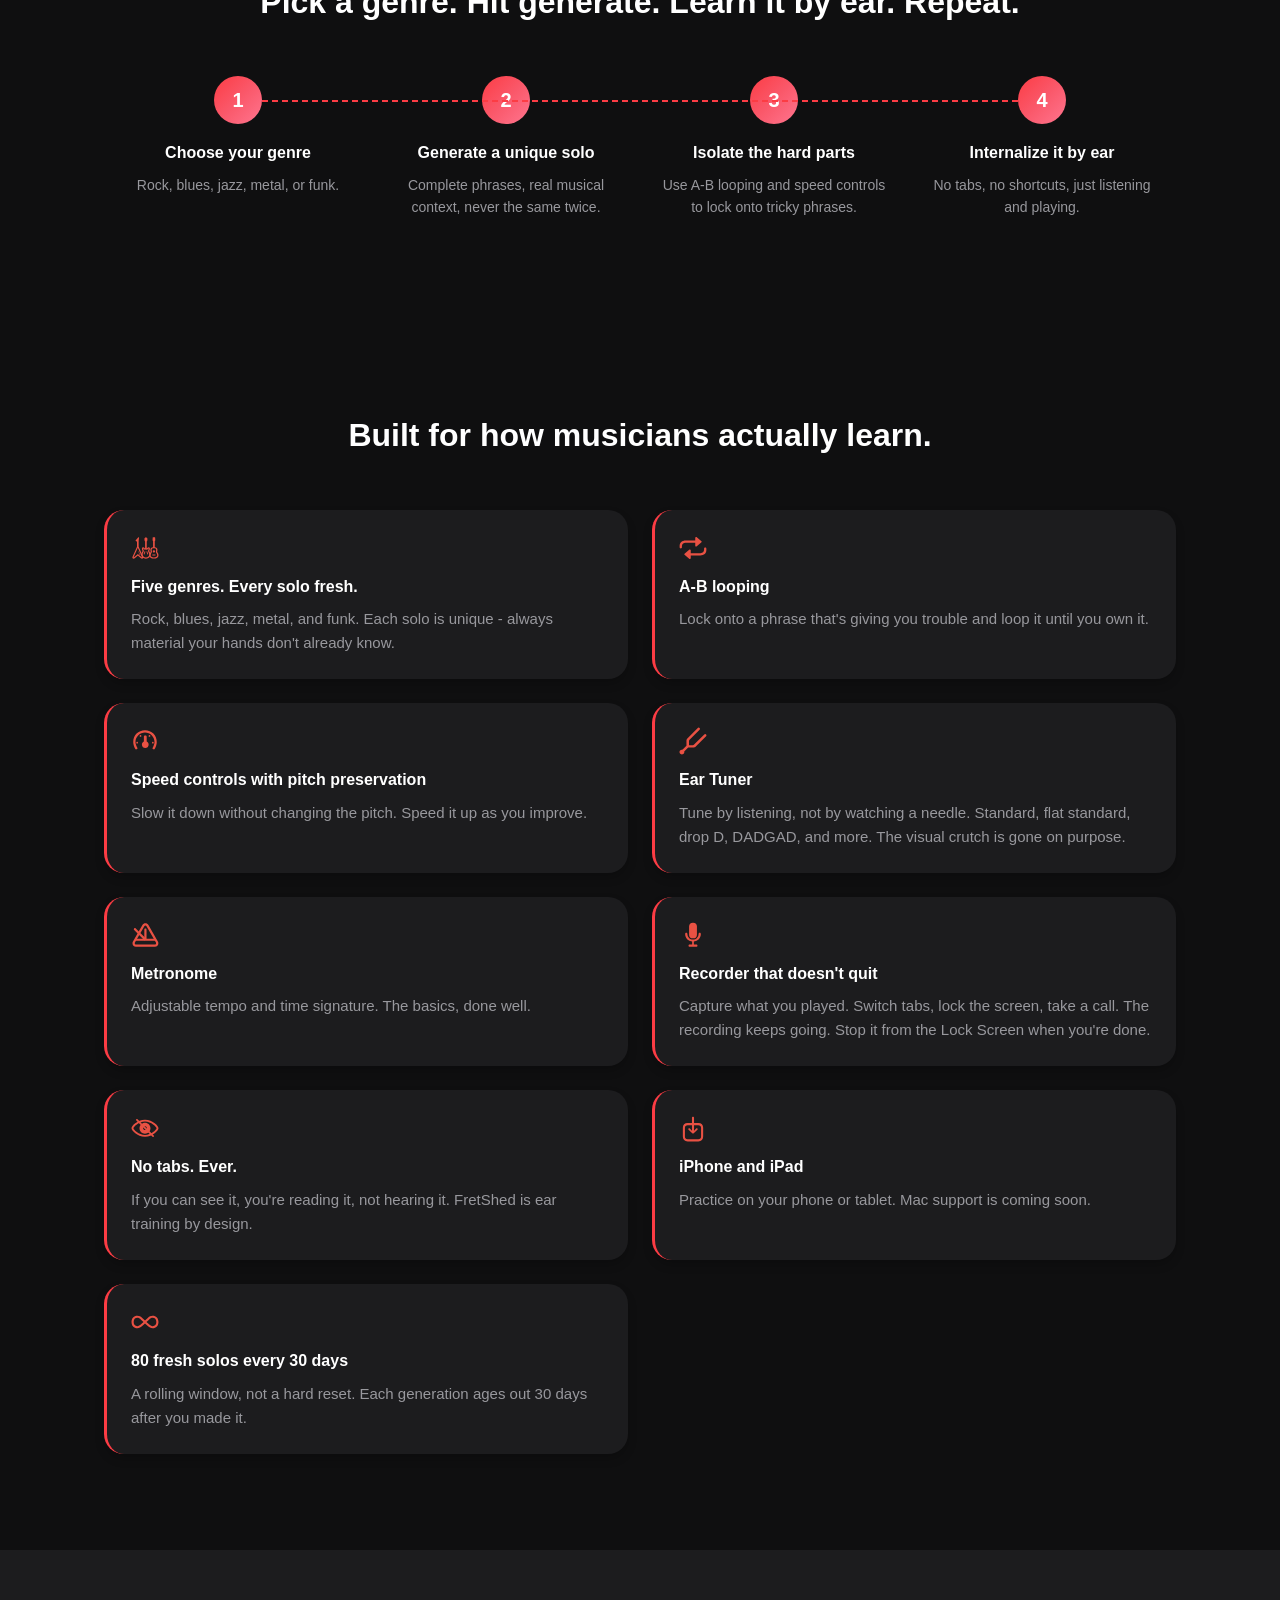
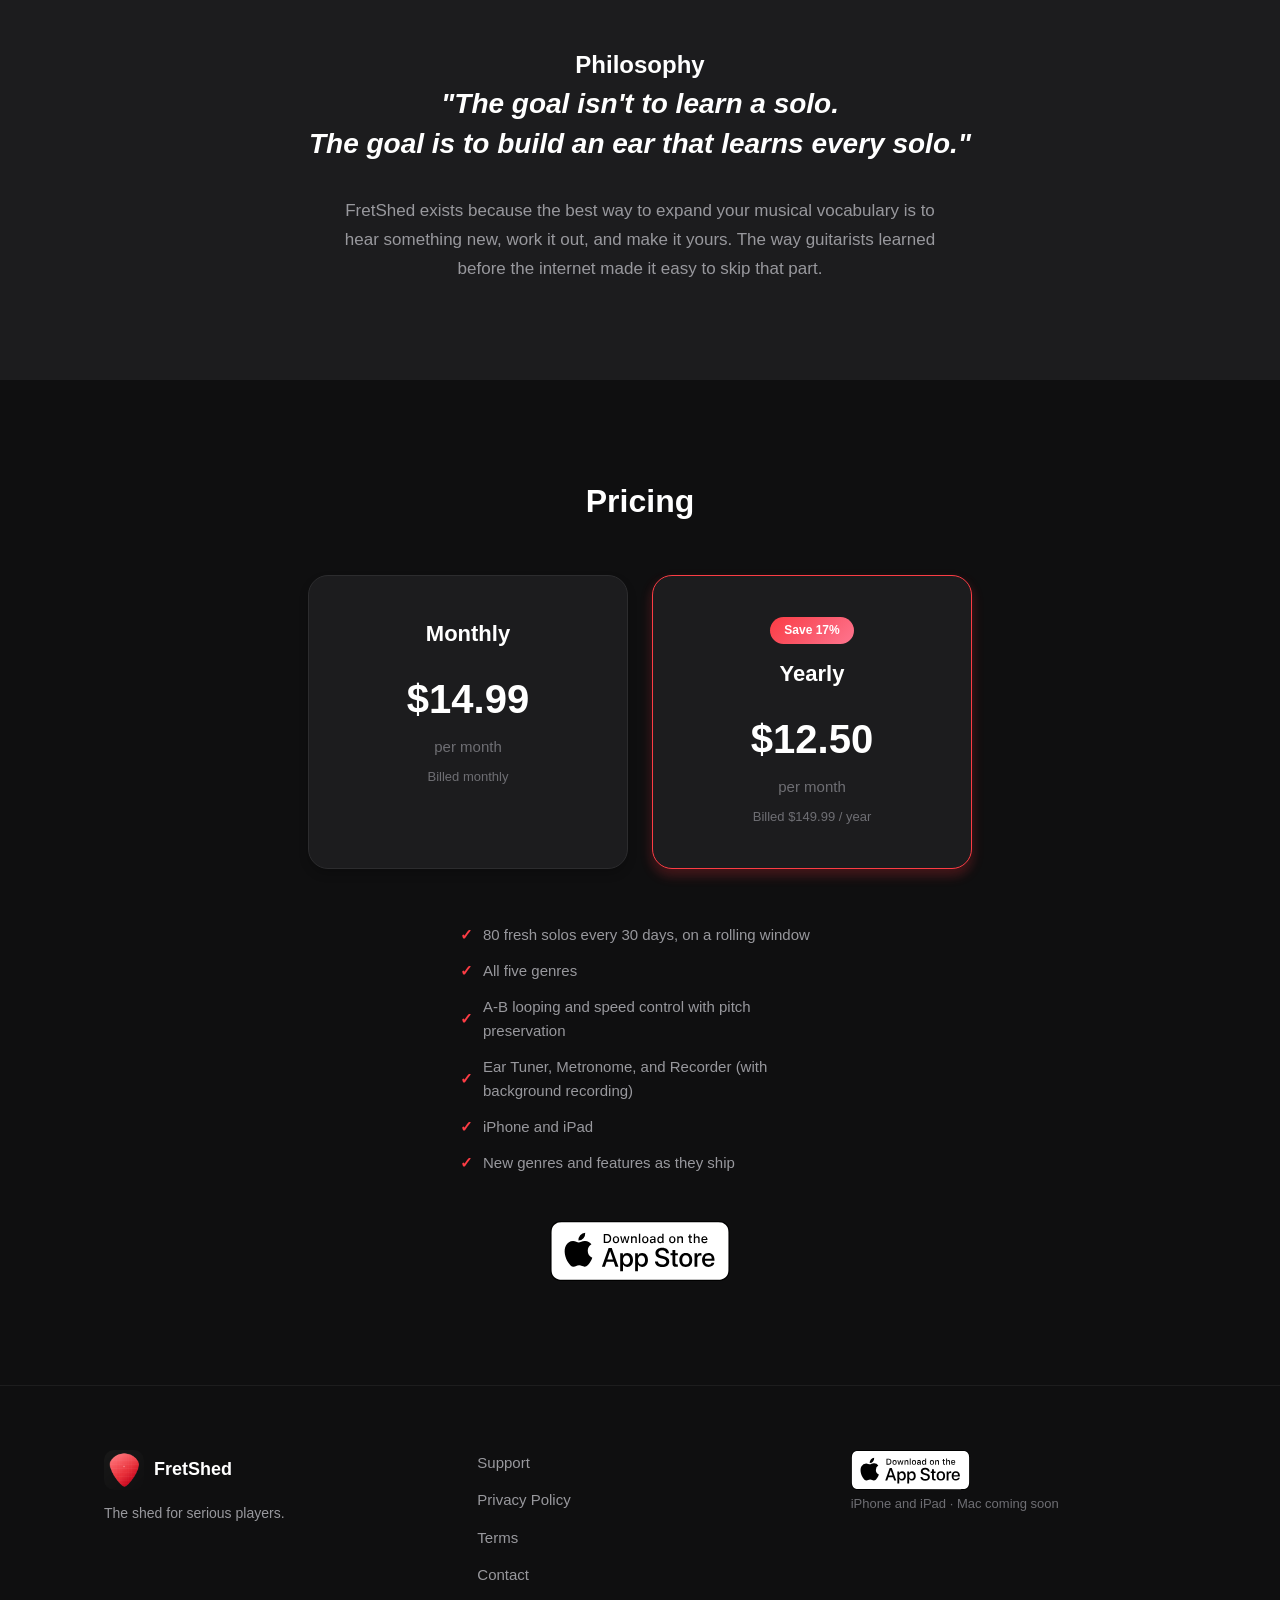
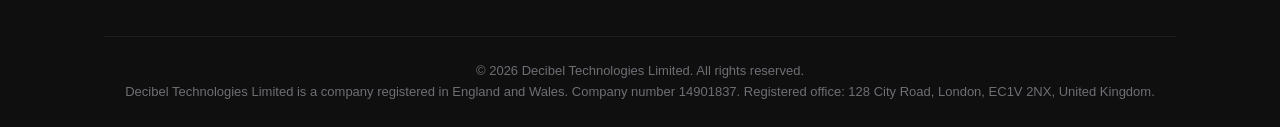
==== commit fdd74446: "Activate App Store badges for launch Remove the Coming Soon overlays and placeholder CTAs so the bad" ====
--- a/index.html
+++ b/index.html
@@ -87,12 +87,9 @@
         <img src="assets/icon.png" alt="FretShed app icon" width="32" height="32">
         <span>FretShed</span>
       </a>
-      <div class="nav-badge-wrap">
-        <a href="https://apps.apple.com/us/app/fretshed/id6759403787" class="nav-badge coming-soon-muted" aria-label="Download FretShed on the App Store" rel="noopener noreferrer" target="_blank">
-          <img src="assets/Download_on_App_Store/White_lockup/SVG/Download_on_the_App_Store_Badge_US-UK_RGB_wht_092917.svg" alt="" width="120" height="40">
-        </a>
-        <span class="coming-soon-label">Coming Soon</span>
-      </div>
+      <a href="https://apps.apple.com/us/app/fretshed/id6759403787" class="nav-badge" aria-label="Download FretShed on the App Store" rel="noopener noreferrer" target="_blank">
+        <img src="assets/Download_on_App_Store/White_lockup/SVG/Download_on_the_App_Store_Badge_US-UK_RGB_wht_092917.svg" alt="" width="120" height="40">
+      </a>
     </div>
   </nav>
 
@@ -105,7 +102,9 @@
         <p class="hero-eyebrow">For guitarists who are serious about progress</p>
         <h1 id="hero-heading">Stop playing the same licks.<br>Start training your ear.</h1>
         <p class="hero-sub">FretShed is the practice room you carry. Fresh solos across rock, blues, jazz, metal, and funk. An Ear Tuner. A Metronome. A Recorder that keeps running. No tabs. No notation. Your ears and your guitar.</p>
-        <span class="btn-coming-soon">Coming Soon</span>
+        <a href="https://apps.apple.com/us/app/fretshed/id6759403787" class="hero-app-store-badge" aria-label="Download FretShed on the App Store" rel="noopener noreferrer" target="_blank">
+          <img src="assets/Download_on_App_Store/White_lockup/SVG/Download_on_the_App_Store_Badge_US-UK_RGB_wht_092917.svg" alt="" width="180" height="60">
+        </a>
         <p class="hero-pricing-note">Free to try · $14.99/month · 80 solos every 30 days</p>
       </div>
     </section>
@@ -264,8 +263,9 @@
           <li>New genres and features as they ship</li>
         </ul>
         <div class="pricing-cta">
-          <span class="btn-coming-soon">Coming Soon</span>
-          <p class="pricing-note">Start with the free tier - no credit card required.</p>
+          <a href="https://apps.apple.com/us/app/fretshed/id6759403787" class="pricing-app-store-badge" aria-label="Download FretShed on the App Store" rel="noopener noreferrer" target="_blank">
+            <img src="assets/Download_on_App_Store/White_lockup/SVG/Download_on_the_App_Store_Badge_US-UK_RGB_wht_092917.svg" alt="" width="180" height="60">
+          </a>
         </div>
       </div>
     </section>
@@ -292,10 +292,9 @@
           </ul>
         </div>
         <div class="footer-download">
-          <a href="https://apps.apple.com/us/app/fretshed/id6759403787" class="coming-soon-muted" aria-label="Download FretShed on the App Store" rel="noopener noreferrer" target="_blank">
+          <a href="https://apps.apple.com/us/app/fretshed/id6759403787" aria-label="Download FretShed on the App Store" rel="noopener noreferrer" target="_blank">
             <img src="assets/Download_on_App_Store/White_lockup/SVG/Download_on_the_App_Store_Badge_US-UK_RGB_wht_092917.svg" alt="" width="120" height="40">
           </a>
-          <span class="coming-soon-label">Coming Soon</span>
           <p class="platform-note">iPhone and iPad · Mac coming soon</p>
         </div>
       </div>
--- a/assets/styles.css
+++ b/assets/styles.css
@@ -119,38 +119,6 @@
   width: auto;
 }
 
-.nav-badge-wrap {
-  display: flex;
-  flex-direction: column;
-  align-items: center;
-  gap: 2px;
-}
-
-/* --- Coming Soon Shared --- */
-.coming-soon-muted {
-  opacity: 0.4;
-  pointer-events: none;
-}
-
-.coming-soon-label {
-  font-size: 11px;
-  color: var(--color-text-tertiary);
-  text-align: center;
-  display: block;
-}
-
-.btn-coming-soon {
-  display: inline-block;
-  padding: 14px 40px;
-  background: var(--color-bg-elevated);
-  border: 1px solid var(--color-accent-primary);
-  color: var(--color-text-secondary);
-  font-size: 1rem;
-  font-weight: 600;
-  border-radius: var(--radius-pill);
-  cursor: default;
-}
-
 /* --- Hero --- */
 .hero {
   min-height: 100vh;
@@ -197,6 +165,10 @@
   font-size: 1.125rem;
   line-height: 1.7;
   color: var(--color-text-secondary);
+}
+
+.hero-app-store-badge {
+  display: inline-block;
 }
 
 .hero-pricing-note {
@@ -456,6 +428,10 @@
   text-align: center;
 }
 
+.pricing-app-store-badge {
+  display: inline-block;
+}
+
 .pricing-note {
   margin-top: 16px;
   font-size: 0.875rem;
@@ -525,10 +501,6 @@
 .footer-download img {
   height: 40px;
   width: auto;
-}
-
-.footer-download .coming-soon-label {
-  margin-bottom: 8px;
 }
 
 .footer-download .platform-note {
